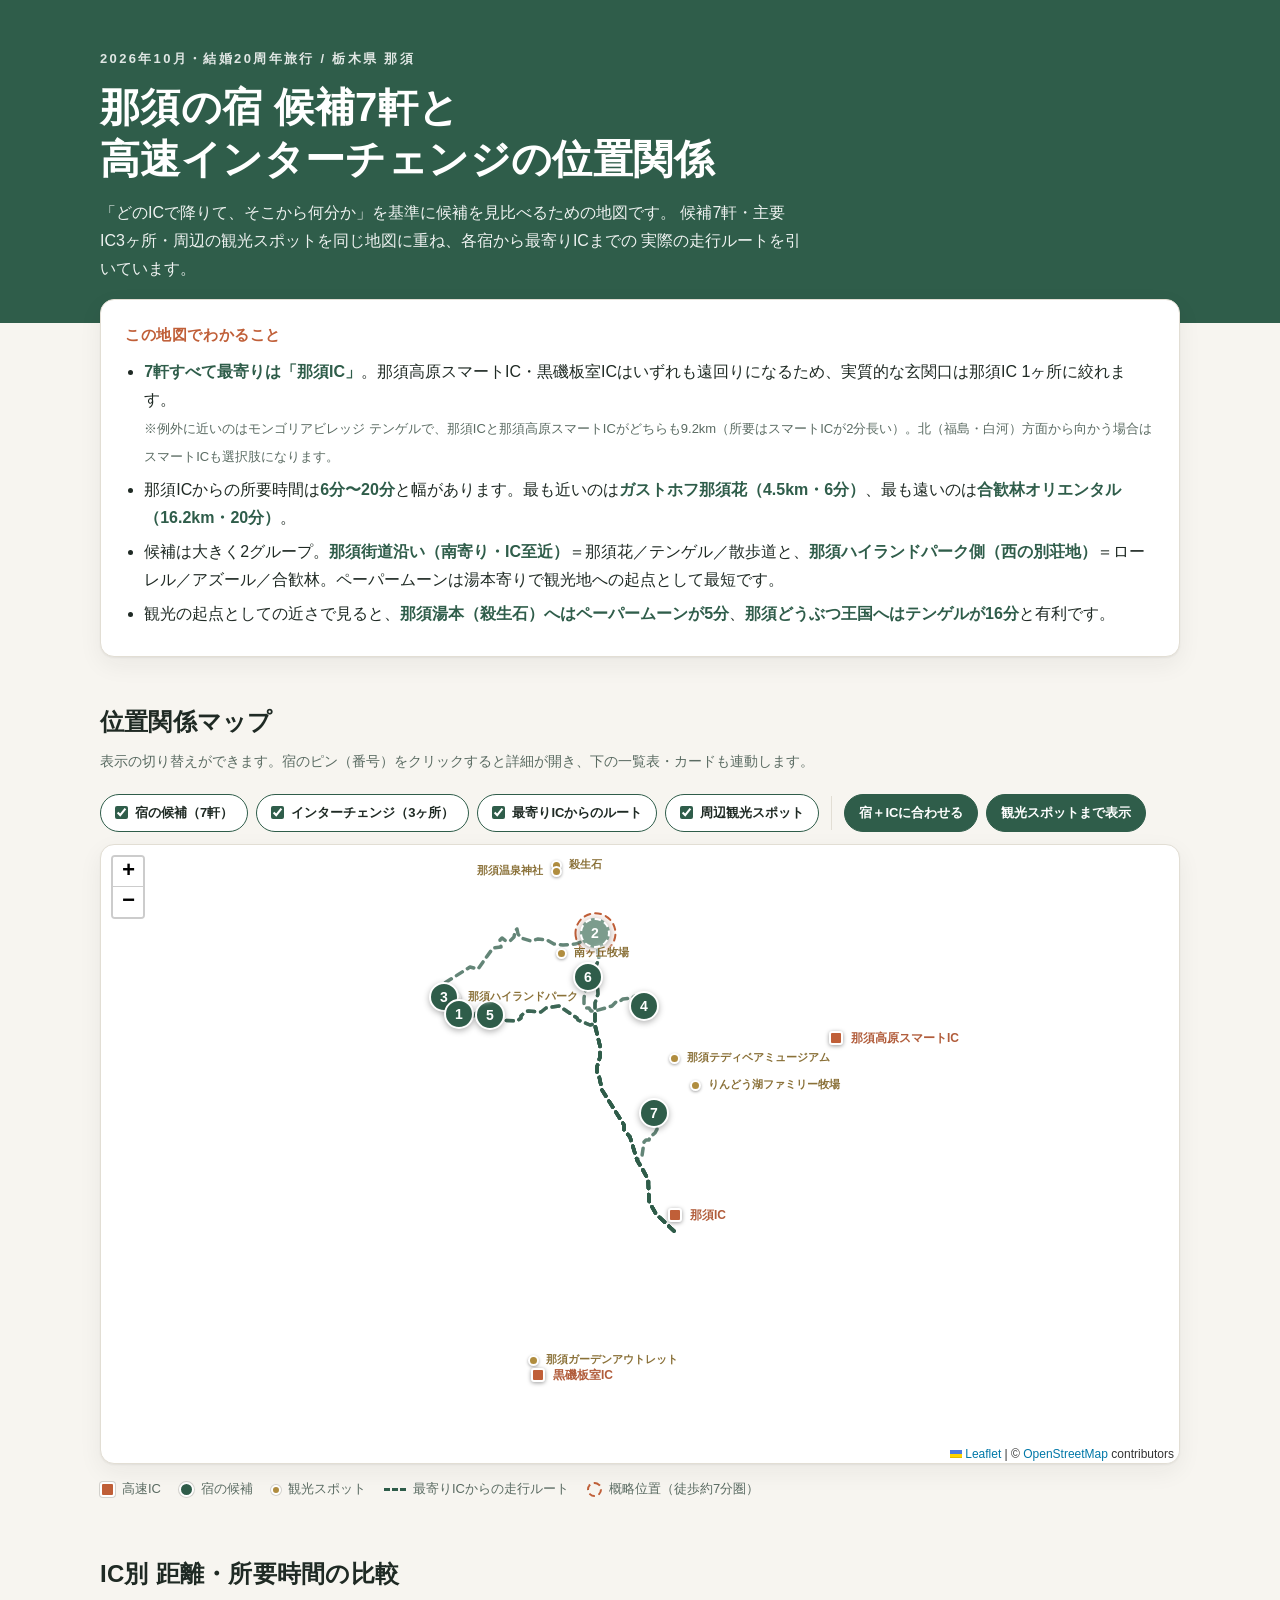
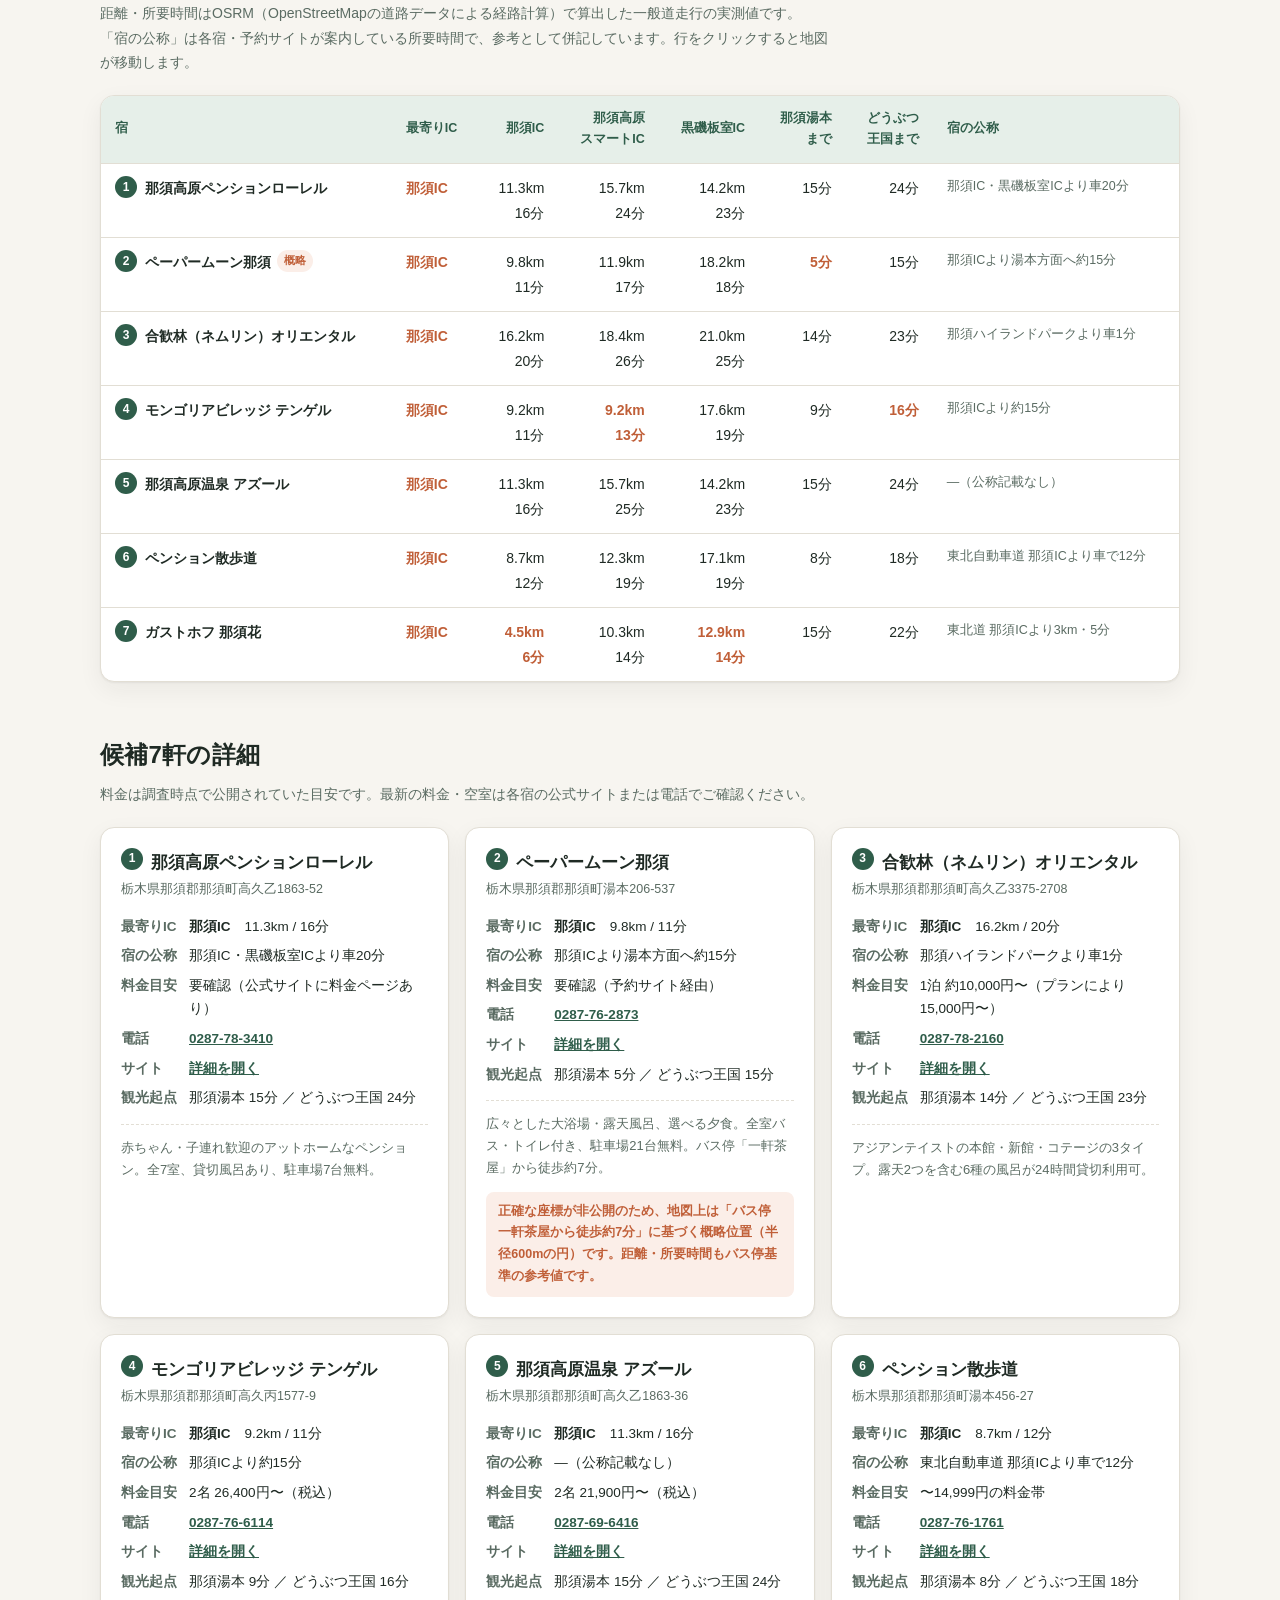
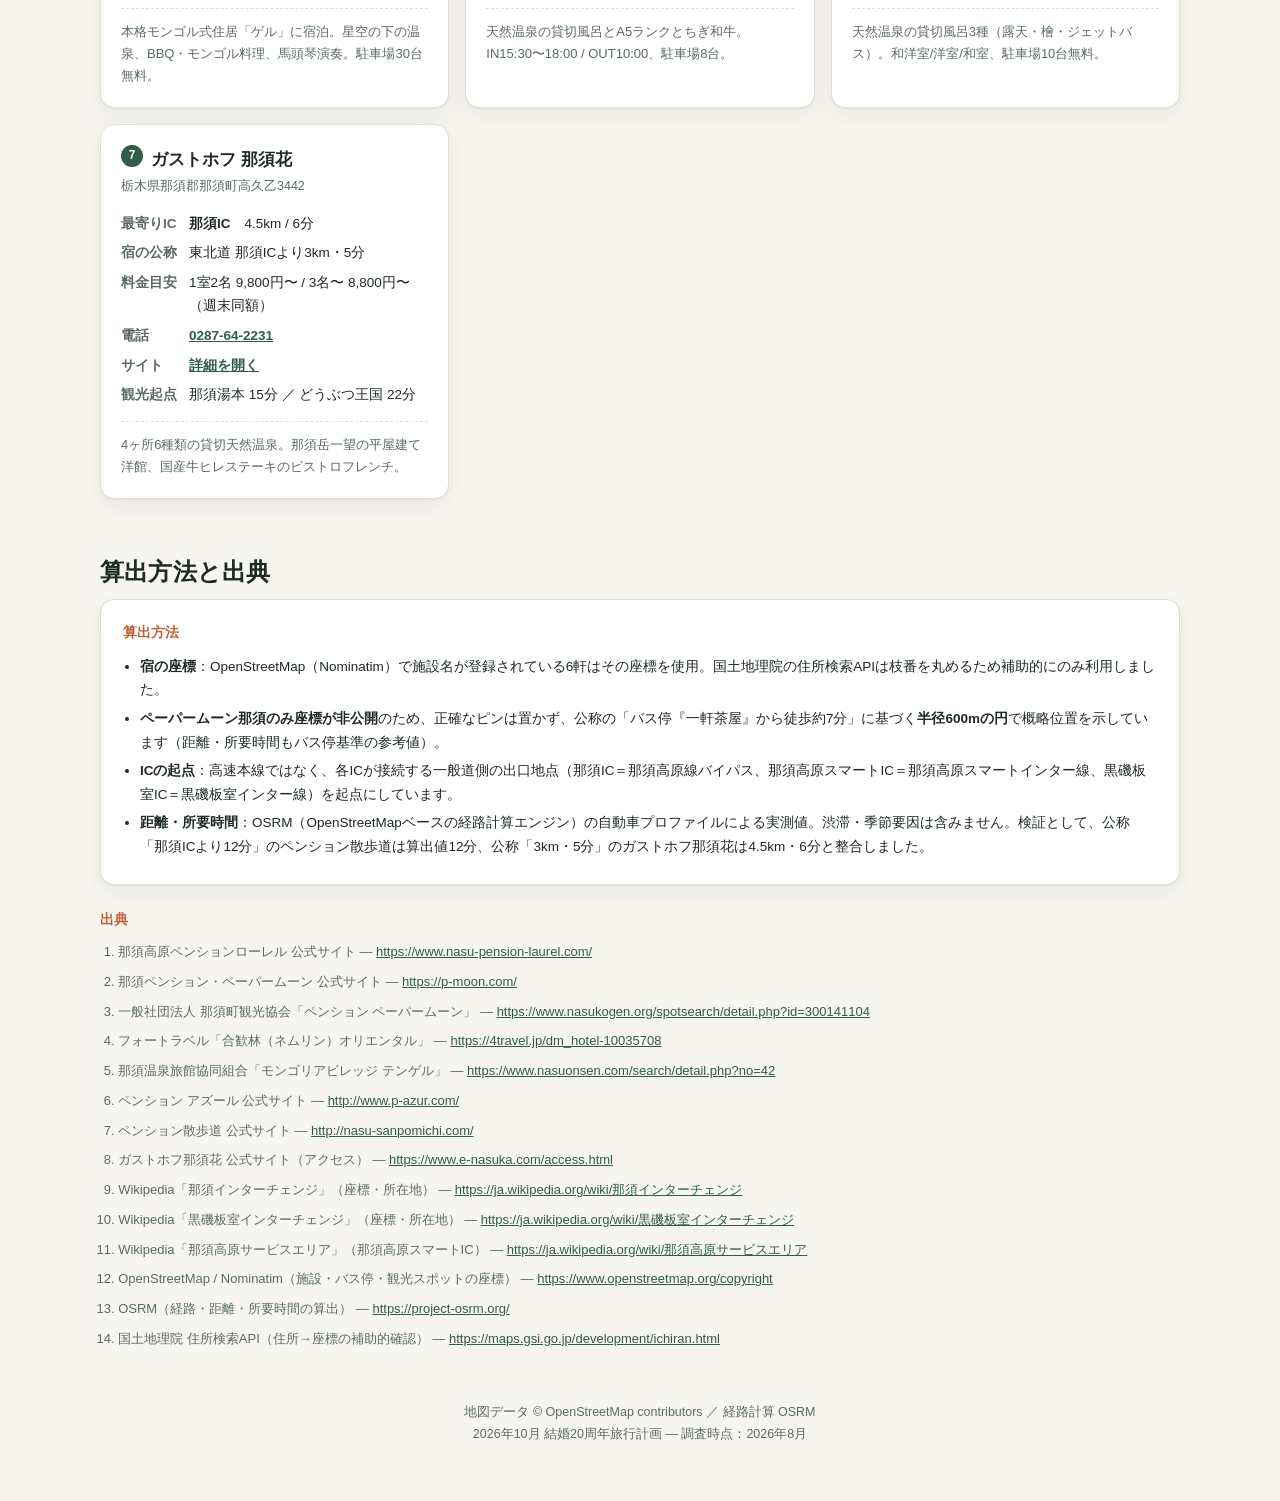
==== 2026年10月結婚20周年旅行計画/index.html @ 6121dc53 "那須の宿候補7軒とICの位置関係マップを追加 2026年10月の結婚20周年旅行に向けた宿選びのため、候補7軒が 「どの高速ICで降りて何分か」を地図と表で比較できるページを作成。  なぜこの構成にし" ====
<!DOCTYPE html>
<html lang="ja">
<head>
<meta charset="UTF-8">
<meta name="viewport" content="width=device-width, initial-scale=1">
<title>那須の宿 候補マップ｜2026年10月 結婚20周年旅行</title>
<meta name="description" content="2026年10月の結婚20周年旅行に向けた、栃木県那須のペンション候補7軒と最寄り高速インターチェンジの位置関係マップ。">
<link rel="stylesheet" href="vendor/leaflet/leaflet.css">
<style>
  :root{
    --bg:#f7f5f0; --panel:#ffffff; --ink:#1f2a24; --ink-soft:#5a6b62; --line:#e2ded4;
    --forest:#2f5d4a; --forest-soft:#e6efe9; --terra:#c05f38; --terra-soft:#fbeee8;
    --gold:#b08d3f; --shadow:0 1px 2px rgba(31,42,36,.06),0 8px 24px rgba(31,42,36,.06);
    --radius:14px;
  }
  @media (prefers-color-scheme: dark){
    :root{
      --bg:#14181a; --panel:#1c2225; --ink:#e8ece9; --ink-soft:#9fb0a8; --line:#2c3438;
      --forest:#7fbfa2; --forest-soft:#1f2f28; --terra:#e59470; --terra-soft:#32241e;
      --gold:#d0ab5e; --shadow:0 1px 2px rgba(0,0,0,.3),0 8px 24px rgba(0,0,0,.35);
    }
  }
  *{box-sizing:border-box}
  html{scroll-behavior:smooth}
  body{
    margin:0; background:var(--bg); color:var(--ink);
    font-family:-apple-system,BlinkMacSystemFont,"Hiragino Kaku Gothic ProN","Hiragino Sans","Noto Sans JP","Yu Gothic",sans-serif;
    line-height:1.75; -webkit-text-size-adjust:100%;
  }
  .wrap{max-width:1120px;margin:0 auto;padding:0 20px}

  /* ---------- header ---------- */
  header{background:var(--forest);color:#fff;padding:48px 0 40px}
  @media (prefers-color-scheme: dark){header{background:#1a2b23}}
  header .eyebrow{
    font-size:13px;letter-spacing:.18em;text-transform:none;opacity:.85;margin:0 0 10px;
    font-weight:600;
  }
  header h1{margin:0;font-size:clamp(26px,4.6vw,40px);line-height:1.3;font-weight:800;letter-spacing:.01em}
  header p.lead{margin:14px 0 0;max-width:44em;font-size:clamp(14px,1.7vw,16px);opacity:.92}

  /* ---------- summary ---------- */
  .summary{margin:-24px auto 0;position:relative;z-index:2}
  .summary-inner{
    background:var(--panel);border:1px solid var(--line);border-radius:var(--radius);
    box-shadow:var(--shadow);padding:22px 24px;
  }
  .summary h2{margin:0 0 10px;font-size:15px;color:var(--terra);letter-spacing:.04em}
  .summary ul{margin:0;padding-left:1.2em}
  .summary li{margin:6px 0}
  .summary strong{color:var(--forest);font-weight:700}

  /* ---------- sections ---------- */
  section{padding:44px 0 8px}
  h2.sec{font-size:clamp(19px,2.6vw,24px);margin:0 0 6px;letter-spacing:.01em}
  .sec-note{margin:0 0 20px;color:var(--ink-soft);font-size:14px;max-width:52em}

  /* ---------- map ---------- */
  #map{
    height:min(70vh,620px);border-radius:var(--radius);border:1px solid var(--line);
    box-shadow:var(--shadow);background:var(--panel);
  }
  .map-toolbar{display:flex;flex-wrap:wrap;gap:8px;margin:0 0 12px}
  .toggle{
    display:inline-flex;align-items:center;gap:7px;cursor:pointer;user-select:none;
    background:var(--panel);border:1px solid var(--line);border-radius:999px;
    padding:7px 14px;font-size:13px;font-weight:600;color:var(--ink-soft);
    transition:border-color .15s, color .15s;
  }
  .toggle:hover{border-color:var(--forest)}
  .toggle input{accent-color:var(--forest);margin:0}
  .toggle.on{color:var(--ink);border-color:var(--forest)}
  .tb-sep{width:1px;background:var(--line);margin:2px 4px}
  .btn{
    font:inherit;font-size:13px;font-weight:600;cursor:pointer;
    background:var(--forest);color:#fff;border:1px solid var(--forest);
    border-radius:999px;padding:7px 14px;transition:opacity .15s;
  }
  @media (prefers-color-scheme: dark){.btn{color:#12211b}}
  .btn:hover{opacity:.85}
  .legend{
    display:flex;flex-wrap:wrap;gap:18px;margin:14px 0 0;font-size:13px;color:var(--ink-soft);
  }
  .legend span{display:inline-flex;align-items:center;gap:7px}
  .swatch{width:15px;height:15px;border-radius:50%;display:inline-block;border:2px solid #fff;box-shadow:0 0 0 1px rgba(0,0,0,.15)}
  .swatch.ic{background:var(--terra);border-radius:3px}
  .swatch.stay{background:var(--forest)}
  .swatch.spot{background:var(--gold);width:10px;height:10px}
  .swatch.line{width:22px;height:0;border-radius:0;border:0;border-top:3px dashed var(--forest);box-shadow:none}
  .swatch.circle{background:transparent;border:2px dashed var(--terra);box-shadow:none}

  /* markers */
  .pin{
    display:flex;align-items:center;justify-content:center;font-weight:800;color:#fff;
    border-radius:50%;border:2.5px solid #fff;box-shadow:0 2px 6px rgba(0,0,0,.3);
    font-size:14px;background:var(--forest);
  }
  .pin.approx{background:#7c9c8d;border-style:dashed}
  .pin.active{outline:3px solid var(--gold);outline-offset:2px}
  .dot-ic{
    width:14px;height:14px;border-radius:3px;background:#c05f38;
    border:2.5px solid #fff;box-shadow:0 1px 4px rgba(0,0,0,.4);
  }
  .dot-spot{
    width:11px;height:11px;border-radius:50%;background:#b08d3f;
    border:2px solid #fff;box-shadow:0 1px 3px rgba(0,0,0,.35);
  }
  /* 地図上の常時ラベル（Leafletのツールチップ既定枠は使わず、文字だけを置く） */
  .leaflet-tooltip.tip-ic,.leaflet-tooltip.tip-spot{
    background:none;border:0;box-shadow:none;padding:0;white-space:nowrap;
    font-weight:800;text-shadow:0 0 3px #fff,0 0 3px #fff,0 0 4px #fff,0 0 6px #fff;
  }
  .leaflet-tooltip.tip-ic{color:#a94b26;font-size:12px}
  .leaflet-tooltip.tip-spot{color:#7d6122;font-size:11px;font-weight:700}
  .leaflet-tooltip.tip-ic:before,.leaflet-tooltip.tip-spot:before{display:none}
  .leaflet-popup-content{margin:12px 14px;font-size:13.5px;line-height:1.65}
  .leaflet-popup-content b{font-size:14.5px}
  .pop-meta{color:#5a6b62;font-size:12.5px}

  /* ---------- table ---------- */
  .table-scroll{overflow-x:auto;border:1px solid var(--line);border-radius:var(--radius);box-shadow:var(--shadow);background:var(--panel)}
  table{border-collapse:collapse;width:100%;min-width:760px;font-size:14px}
  thead th{
    background:var(--forest-soft);color:var(--forest);font-weight:700;font-size:12.5px;
    text-align:left;padding:12px 14px;white-space:nowrap;border-bottom:1px solid var(--line);
  }
  thead th.num{text-align:right}
  tbody td{padding:12px 14px;border-bottom:1px solid var(--line);vertical-align:top}
  tbody td.num{text-align:right;font-variant-numeric:tabular-nums;white-space:nowrap}
  tbody tr{cursor:pointer;transition:background .12s}
  tbody tr:hover{background:var(--forest-soft)}
  tbody tr.active{background:var(--forest-soft);box-shadow:inset 3px 0 0 var(--gold)}
  tbody tr:last-child td{border-bottom:0}
  .rank{
    display:inline-flex;width:22px;height:22px;border-radius:50%;background:var(--forest);color:#fff;
    align-items:center;justify-content:center;font-size:12px;font-weight:800;margin-right:8px;flex:none;
  }
  .name-cell{display:flex;align-items:flex-start;min-width:15em}
  .name-cell b{font-weight:700}
  .best{color:var(--terra);font-weight:700}
  .tag{
    display:inline-block;font-size:11px;font-weight:700;padding:1px 7px;border-radius:999px;
    background:var(--terra-soft);color:var(--terra);margin-left:6px;vertical-align:2px;
  }

  /* ---------- cards ---------- */
  .cards{display:grid;gap:16px;grid-template-columns:repeat(auto-fill,minmax(320px,1fr));margin-top:4px}
  .card{
    background:var(--panel);border:1px solid var(--line);border-radius:var(--radius);
    box-shadow:var(--shadow);padding:20px;scroll-margin-top:20px;
  }
  .card.active{border-color:var(--gold);box-shadow:0 0 0 2px var(--gold),var(--shadow)}
  .card h3{margin:0 0 2px;font-size:16.5px;display:flex;align-items:flex-start;gap:0}
  .card .addr{margin:0 0 14px;font-size:12.5px;color:var(--ink-soft)}
  .card dl{margin:0;display:grid;grid-template-columns:auto 1fr;gap:6px 12px;font-size:13.5px}
  .card dt{color:var(--ink-soft);font-weight:600;white-space:nowrap}
  .card dd{margin:0}
  .card .feat{margin:14px 0 0;font-size:13px;color:var(--ink-soft);line-height:1.7;border-top:1px dashed var(--line);padding-top:12px}
  .card a{color:var(--forest);font-weight:600}
  .warn{
    margin:12px 0 0;font-size:12.5px;background:var(--terra-soft);color:var(--terra);
    border-radius:8px;padding:9px 12px;font-weight:600;
  }

  /* ---------- sources ---------- */
  .sources{font-size:13px;color:var(--ink-soft)}
  .sources ol{padding-left:1.4em;margin:0}
  .sources li{margin:7px 0;word-break:break-word}
  .sources a{color:var(--forest)}
  .method{
    background:var(--panel);border:1px solid var(--line);border-radius:var(--radius);
    padding:20px 22px;box-shadow:var(--shadow);margin-bottom:22px;font-size:13.5px;
  }
  .method h3{margin:0 0 10px;font-size:14px;color:var(--terra)}
  .method ul{margin:0;padding-left:1.25em}
  .method li{margin:5px 0}
  footer{padding:36px 0 56px;color:var(--ink-soft);font-size:12.5px;text-align:center}
  a{color:var(--forest)}
</style>
</head>
<body>

<header>
  <div class="wrap">
    <p class="eyebrow">2026年10月・結婚20周年旅行 / 栃木県 那須</p>
    <h1>那須の宿 候補7軒と<br>高速インターチェンジの位置関係</h1>
    <p class="lead">
      「どのICで降りて、そこから何分か」を基準に候補を見比べるための地図です。
      候補7軒・主要IC3ヶ所・周辺の観光スポットを同じ地図に重ね、各宿から最寄りICまでの
      実際の走行ルートを引いています。
    </p>
  </div>
</header>

<div class="wrap summary">
  <div class="summary-inner">
    <h2>この地図でわかること</h2>
    <ul>
      <li><strong>7軒すべて最寄りは「那須IC」</strong>。那須高原スマートIC・黒磯板室ICはいずれも遠回りになるため、実質的な玄関口は那須IC 1ヶ所に絞れます。<br>
        <span style="font-size:13px;color:var(--ink-soft)">※例外に近いのはモンゴリアビレッジ テンゲルで、那須ICと那須高原スマートICがどちらも9.2km（所要はスマートICが2分長い）。北（福島・白河）方面から向かう場合はスマートICも選択肢になります。</span></li>
      <li>那須ICからの所要時間は<strong>6分〜20分</strong>と幅があります。最も近いのは<strong>ガストホフ那須花（4.5km・6分）</strong>、最も遠いのは<strong>合歓林オリエンタル（16.2km・20分）</strong>。</li>
      <li>候補は大きく2グループ。<strong>那須街道沿い（南寄り・IC至近）</strong>＝那須花／テンゲル／散歩道と、<strong>那須ハイランドパーク側（西の別荘地）</strong>＝ローレル／アズール／合歓林。ペーパームーンは湯本寄りで観光地への起点として最短です。</li>
      <li>観光の起点としての近さで見ると、<strong>那須湯本（殺生石）へはペーパームーンが5分</strong>、<strong>那須どうぶつ王国へはテンゲルが16分</strong>と有利です。</li>
    </ul>
  </div>
</div>

<section id="map-section">
  <div class="wrap">
    <h2 class="sec">位置関係マップ</h2>
    <p class="sec-note">
      表示の切り替えができます。宿のピン（番号）をクリックすると詳細が開き、下の一覧表・カードも連動します。
    </p>
    <div class="map-toolbar">
      <label class="toggle on"><input type="checkbox" id="t-stays" checked>宿の候補（7軒）</label>
      <label class="toggle on"><input type="checkbox" id="t-ics" checked>インターチェンジ（3ヶ所）</label>
      <label class="toggle on"><input type="checkbox" id="t-routes" checked>最寄りICからのルート</label>
      <label class="toggle on"><input type="checkbox" id="t-spots" checked>周辺観光スポット</label>
      <span class="tb-sep"></span>
      <button type="button" class="btn" id="fit-core">宿＋ICに合わせる</button>
      <button type="button" class="btn" id="fit-all">観光スポットまで表示</button>
    </div>
    <div id="map"></div>
    <div class="legend">
      <span><i class="swatch ic"></i>高速IC</span>
      <span><i class="swatch stay"></i>宿の候補</span>
      <span><i class="swatch spot"></i>観光スポット</span>
      <span><i class="swatch line"></i>最寄りICからの走行ルート</span>
      <span><i class="swatch circle"></i>概略位置（徒歩約7分圏）</span>
    </div>
  </div>
</section>

<section id="table-section">
  <div class="wrap">
    <h2 class="sec">IC別 距離・所要時間の比較</h2>
    <p class="sec-note">
      距離・所要時間はOSRM（OpenStreetMapの道路データによる経路計算）で算出した一般道走行の実測値です。
      「宿の公称」は各宿・予約サイトが案内している所要時間で、参考として併記しています。行をクリックすると地図が移動します。
    </p>
    <div class="table-scroll">
      <table>
        <thead>
          <tr>
            <th>宿</th>
            <th>最寄りIC</th>
            <th class="num">那須IC</th>
            <th class="num">那須高原<br>スマートIC</th>
            <th class="num">黒磯板室IC</th>
            <th class="num">那須湯本<br>まで</th>
            <th class="num">どうぶつ<br>王国まで</th>
            <th>宿の公称</th>
          </tr>
        </thead>
        <tbody id="tbody"></tbody>
      </table>
    </div>
  </div>
</section>

<section id="cards-section">
  <div class="wrap">
    <h2 class="sec">候補7軒の詳細</h2>
    <p class="sec-note">料金は調査時点で公開されていた目安です。最新の料金・空室は各宿の公式サイトまたは電話でご確認ください。</p>
    <div class="cards" id="cards"></div>
  </div>
</section>

<section id="sources-section">
  <div class="wrap">
    <h2 class="sec">算出方法と出典</h2>
    <div class="method">
      <h3>算出方法</h3>
      <ul>
        <li><b>宿の座標</b>：OpenStreetMap（Nominatim）で施設名が登録されている6軒はその座標を使用。国土地理院の住所検索APIは枝番を丸めるため補助的にのみ利用しました。</li>
        <li><b>ペーパームーン那須のみ座標が非公開</b>のため、正確なピンは置かず、公称の「バス停『一軒茶屋』から徒歩約7分」に基づく<b>半径600mの円</b>で概略位置を示しています（距離・所要時間もバス停基準の参考値）。</li>
        <li><b>ICの起点</b>：高速本線ではなく、各ICが接続する一般道側の出口地点（那須IC＝那須高原線バイパス、那須高原スマートIC＝那須高原スマートインター線、黒磯板室IC＝黒磯板室インター線）を起点にしています。</li>
        <li><b>距離・所要時間</b>：OSRM（OpenStreetMapベースの経路計算エンジン）の自動車プロファイルによる実測値。渋滞・季節要因は含みません。検証として、公称「那須ICより12分」のペンション散歩道は算出値12分、公称「3km・5分」のガストホフ那須花は4.5km・6分と整合しました。</li>
      </ul>
    </div>
    <div class="sources">
      <h3 style="font-size:14px;color:var(--terra);margin:0 0 10px">出典</h3>
      <ol>
        <li>那須高原ペンションローレル 公式サイト — <a href="https://www.nasu-pension-laurel.com/" target="_blank" rel="noopener">https://www.nasu-pension-laurel.com/</a></li>
        <li>那須ペンション・ペーパームーン 公式サイト — <a href="https://p-moon.com/" target="_blank" rel="noopener">https://p-moon.com/</a></li>
        <li>一般社団法人 那須町観光協会「ペンション ペーパームーン」 — <a href="https://www.nasukogen.org/spotsearch/detail.php?id=300141104" target="_blank" rel="noopener">https://www.nasukogen.org/spotsearch/detail.php?id=300141104</a></li>
        <li>フォートラベル「合歓林（ネムリン）オリエンタル」 — <a href="https://4travel.jp/dm_hotel-10035708" target="_blank" rel="noopener">https://4travel.jp/dm_hotel-10035708</a></li>
        <li>那須温泉旅館協同組合「モンゴリアビレッジ テンゲル」 — <a href="https://www.nasuonsen.com/search/detail.php?no=42" target="_blank" rel="noopener">https://www.nasuonsen.com/search/detail.php?no=42</a></li>
        <li>ペンション アズール 公式サイト — <a href="http://www.p-azur.com/" target="_blank" rel="noopener">http://www.p-azur.com/</a></li>
        <li>ペンション散歩道 公式サイト — <a href="http://nasu-sanpomichi.com/" target="_blank" rel="noopener">http://nasu-sanpomichi.com/</a></li>
        <li>ガストホフ那須花 公式サイト（アクセス） — <a href="https://www.e-nasuka.com/access.html" target="_blank" rel="noopener">https://www.e-nasuka.com/access.html</a></li>
        <li>Wikipedia「那須インターチェンジ」（座標・所在地） — <a href="https://ja.wikipedia.org/wiki/那須インターチェンジ" target="_blank" rel="noopener">https://ja.wikipedia.org/wiki/那須インターチェンジ</a></li>
        <li>Wikipedia「黒磯板室インターチェンジ」（座標・所在地） — <a href="https://ja.wikipedia.org/wiki/黒磯板室インターチェンジ" target="_blank" rel="noopener">https://ja.wikipedia.org/wiki/黒磯板室インターチェンジ</a></li>
        <li>Wikipedia「那須高原サービスエリア」（那須高原スマートIC） — <a href="https://ja.wikipedia.org/wiki/那須高原サービスエリア" target="_blank" rel="noopener">https://ja.wikipedia.org/wiki/那須高原サービスエリア</a></li>
        <li>OpenStreetMap / Nominatim（施設・バス停・観光スポットの座標） — <a href="https://www.openstreetmap.org/copyright" target="_blank" rel="noopener">https://www.openstreetmap.org/copyright</a></li>
        <li>OSRM（経路・距離・所要時間の算出） — <a href="https://project-osrm.org/" target="_blank" rel="noopener">https://project-osrm.org/</a></li>
        <li>国土地理院 住所検索API（住所→座標の補助的確認） — <a href="https://maps.gsi.go.jp/development/ichiran.html" target="_blank" rel="noopener">https://maps.gsi.go.jp/development/ichiran.html</a></li>
      </ol>
    </div>
  </div>
</section>

<footer>
  <div class="wrap">
    地図データ © OpenStreetMap contributors ／ 経路計算 OSRM<br>
    2026年10月 結婚20周年旅行計画 — 調査時点：2026年8月
  </div>
</footer>

<script src="vendor/leaflet/leaflet.js"></script>
<script src="data/candidates.js"></script>
<script>
(function(){
  const D = window.CANDIDATES;
  if(!D){ document.getElementById('map').innerHTML =
    '<p style="padding:24px">データ（data/candidates.js）を読み込めませんでした。</p>'; return; }

  const fmt = r => r.km.toFixed(1) + 'km / ' + r.min + '分';
  const ICNAMES = D.ics.map(i => i.name);
  const ANCHOR_YUMOTO = D.anchors[0], ANCHOR_KINGDOM = D.anchors[1];
  const stayMarkers = {};
  let map = null, layStays = null;

  /* ================= table ================= */
  const tbody = document.getElementById('tbody');
  // 各列の最短値を強調するため最小値を求める
  const mins = {};
  ICNAMES.forEach(ic => mins[ic] = Math.min.apply(null, D.stays.map(s => s.ic[ic].km)));
  const minYumoto = Math.min.apply(null, D.stays.map(s => s.spots[ANCHOR_YUMOTO].km));
  const minKingdom = Math.min.apply(null, D.stays.map(s => s.spots[ANCHOR_KINGDOM].km));

  D.stays.forEach(s => {
    const tr = document.createElement('tr');
    tr.dataset.no = s.no;
    const cells = [];
    cells.push('<td><div class="name-cell"><span class="rank">'+s.no+'</span><b>'+s.name+'</b>'+
               (s.precision==='approx'?'<span class="tag">概略</span>':'')+'</div></td>');
    cells.push('<td><b style="color:var(--terra)">'+s.nearestIc+'</b></td>');
    ICNAMES.forEach(ic => {
      const r = s.ic[ic];
      const best = Math.abs(r.km - mins[ic]) < 0.05;
      cells.push('<td class="num'+(best?' best':'')+'">'+r.km.toFixed(1)+'km<br>'+r.min+'分</td>');
    });
    const y = s.spots[ANCHOR_YUMOTO], k = s.spots[ANCHOR_KINGDOM];
    cells.push('<td class="num'+(Math.abs(y.km-minYumoto)<0.05?' best':'')+'">'+y.min+'分</td>');
    cells.push('<td class="num'+(Math.abs(k.km-minKingdom)<0.05?' best':'')+'">'+k.min+'分</td>');
    cells.push('<td style="font-size:12.5px;color:var(--ink-soft)">'+s.claim+'</td>');
    tr.innerHTML = cells.join('');
    tr.addEventListener('click', () => setActive(s.no, true));
    tbody.appendChild(tr);
  });

  /* ================= cards ================= */
  const cards = document.getElementById('cards');
  D.stays.forEach(s => {
    const el = document.createElement('article');
    el.className = 'card';
    el.id = 'stay-' + s.no;
    el.dataset.no = s.no;
    el.innerHTML =
      '<h3><span class="rank">'+s.no+'</span><span>'+s.name+'</span></h3>'+
      '<p class="addr">'+s.addr+'</p>'+
      '<dl>'+
        '<dt>最寄りIC</dt><dd><b>'+s.nearestIc+'</b>　'+fmt(s.ic[s.nearestIc])+'</dd>'+
        '<dt>宿の公称</dt><dd>'+s.claim+'</dd>'+
        '<dt>料金目安</dt><dd>'+s.price+'</dd>'+
        '<dt>電話</dt><dd><a href="tel:'+s.tel.replace(/-/g,'')+'">'+s.tel+'</a></dd>'+
        '<dt>サイト</dt><dd><a href="'+s.site+'" target="_blank" rel="noopener">詳細を開く</a></dd>'+
        '<dt>観光起点</dt><dd>那須湯本 '+s.spots[ANCHOR_YUMOTO].min+'分 ／ どうぶつ王国 '+s.spots[ANCHOR_KINGDOM].min+'分</dd>'+
      '</dl>'+
      '<p class="feat">'+s.feature+'</p>'+
      (s.precision==='approx'
        ? '<p class="warn">正確な座標が非公開のため、地図上は「バス停 一軒茶屋から徒歩約7分」に基づく概略位置（半径600mの円）です。距離・所要時間もバス停基準の参考値です。</p>'
        : '');
    el.addEventListener('click', () => setActive(s.no, false));
    cards.appendChild(el);
  });

  /* ================= linking ================= */
  function setActive(no, scrollToCard){
    document.querySelectorAll('#tbody tr').forEach(tr =>
      tr.classList.toggle('active', tr.dataset.no === String(no)));
    document.querySelectorAll('.card').forEach(c =>
      c.classList.toggle('active', c.dataset.no === String(no)));
    document.querySelectorAll('.pin').forEach(p => p.classList.remove('active'));
    const m = stayMarkers[no];
    if (map && m){
      if (layStays && !map.hasLayer(layStays)) { document.getElementById('t-stays').click(); }
      map.setView(m.getLatLng(), Math.max(map.getZoom(), 13), {animate:true});
      m.openPopup();
      const icon = m.getElement() && m.getElement().querySelector('.pin');
      if (icon) icon.classList.add('active');
    }
    if (scrollToCard){
      const card = document.getElementById('stay-'+no);
      if (card) card.scrollIntoView({behavior:'smooth', block:'center'});
    }
  }

  /* ================= map ================= */
  // 地図の描画に失敗しても比較表とカードは残るよう、ここから下だけを保護する
  if (typeof L === 'undefined'){
    document.getElementById('map').innerHTML =
      '<p style="padding:24px;color:var(--ink-soft)">地図ライブラリ（vendor/leaflet/leaflet.js）を読み込めませんでした。'+
      '下の比較表と詳細カードはそのままご覧いただけます。</p>';
    return;
  }
  map = L.map('map', {scrollWheelZoom:false}).setView([37.055, 140.010], 12);
  L.tileLayer('https://{s}.tile.openstreetmap.org/{z}/{x}/{y}.png', {
    maxZoom:18, attribution:'&copy; <a href="https://www.openstreetmap.org/copyright">OpenStreetMap</a> contributors'
  }).addTo(map);

  layStays = L.layerGroup().addTo(map);
  const layIcs = L.layerGroup().addTo(map);
  const layRoutes = L.layerGroup().addTo(map);
  const laySpots = L.layerGroup().addTo(map);

  // ICマーカー（点は正確な位置に置き、名称は右側のラベルで表示）
  D.ics.forEach(ic => {
    L.marker([ic.lat, ic.lng], {
      icon: L.divIcon({className:'', html:'<div class="dot-ic"></div>', iconSize:[14,14], iconAnchor:[7,7]}),
      zIndexOffset: 500
    }).addTo(layIcs)
      .bindPopup('<b>'+ic.name+'</b><br><span class="pop-meta">'+ic.road+'</span><br>'+ic.note)
      .bindTooltip(ic.name, {permanent:true, direction:'right', offset:[9,0], className:'tip-ic'});
  });

  // 観光スポット（至近のスポットはラベルが重なるので左右に振り分ける）
  const placed = [];
  D.spots.forEach(sp => {
    const clash = placed.some(o => map.distance([o.lat,o.lng],[sp.lat,sp.lng]) < 700);
    const left = clash;
    L.marker([sp.lat, sp.lng], {
      icon: L.divIcon({className:'', html:'<div class="dot-spot"></div>', iconSize:[11,11], iconAnchor:[5,5]})
    }).addTo(laySpots).bindPopup('<b>'+sp.name+'</b><br><span class="pop-meta">'+sp.cat+'</span>')
      .bindTooltip(sp.name, {permanent:true, direction:left?'left':'right',
                             offset:[left?-7:7,0], className:'tip-spot'});
    placed.push(sp);
  });

  // ピンが重なる宿（至近距離）を左右にずらすためのオフセットを算出
  const nudge = {};
  const groups = [];
  D.stays.forEach(s => {
    const g = groups.find(g => g.some(o =>
      map.distance([o.lat,o.lng],[s.lat,s.lng]) < 250));
    g ? g.push(s) : groups.push([s]);
  });
  groups.forEach(g => g.forEach((s,i) => {
    nudge[s.no] = g.length > 1 ? Math.round((i - (g.length-1)/2) * 34) : 0;
    if (g.length > 1) s.nudged = g.filter(o => o !== s).map(o => o.no+'. '+o.name);
  }));

  // 宿マーカー＋ルート
  D.stays.forEach(s => {
    const approx = s.precision === 'approx';
    const dx = nudge[s.no] || 0;
    const m = L.marker([s.lat, s.lng], {
      icon: L.divIcon({className:'',
        html:'<div class="pin'+(approx?' approx':'')+'" style="width:30px;height:30px">'+s.no+'</div>',
        iconSize:[30,30], iconAnchor:[15 - dx, 15]}),
      zIndexOffset: 800
    }).addTo(layStays);
    m.bindPopup(
      '<b>'+s.no+'. '+s.name+'</b>'+(approx?' <span class="tag">概略位置</span>':'')+
      '<br><span class="pop-meta">'+s.addr+'</span>'+
      '<hr style="border:0;border-top:1px solid #e2ded4;margin:8px 0">'+
      '最寄り：<b>'+s.nearestIc+'</b> '+fmt(s.ic[s.nearestIc])+'<br>'+
      '<span class="pop-meta">那須湯本まで '+fmt(s.spots[ANCHOR_YUMOTO])+
      '／どうぶつ王国まで '+fmt(s.spots[ANCHOR_KINGDOM])+'</span>'+
      (s.nudged ? '<br><span class="pop-meta">※ '+s.nudged.join('・')+
                  ' と至近のため、ピンを左右に少しずらして表示しています。</span>' : '')+
      (s.site?'<br><a href="'+s.site+'" target="_blank" rel="noopener">公式・詳細を見る</a>':'')
    );
    m.on('click', () => setActive(s.no, false));
    stayMarkers[s.no] = m;

    if (approx) {
      L.circle([s.lat, s.lng], {radius:600, color:'#c05f38', weight:2, dashArray:'6 5',
        fillColor:'#c05f38', fillOpacity:.07}).addTo(layStays)
        .bindPopup('<b>ペーパームーン那須の概略位置</b><br><span class="pop-meta">正確な座標が非公開のため、公称「バス停『一軒茶屋』から徒歩約7分」に基づく半径600mの円で表示しています。</span>');
    }

    L.polyline(s.route, {color:'#2f5d4a', weight:3.5, opacity:.75, dashArray:'7 6'})
      .addTo(layRoutes)
      .bindPopup('<b>'+s.nearestIc+' → '+s.name+'</b><br>'+fmt(s.ic[s.nearestIc]));
  });

  // 既定は「宿＋IC」に合わせる（この関係を読むのが主目的）。観光スポットまで含む全体表示は切替ボタンで。
  const boundsCore = L.latLngBounds(
    D.stays.map(s=>[s.lat,s.lng]).concat(D.ics.map(i=>[i.lat,i.lng]))).pad(0.12);
  const boundsAll = L.latLngBounds(
    D.stays.map(s=>[s.lat,s.lng])
      .concat(D.ics.map(i=>[i.lat,i.lng]))
      .concat(D.spots.map(p=>[p.lat,p.lng]))).pad(0.06);
  map.fitBounds(boundsCore);
  document.getElementById('fit-core').addEventListener('click', () => map.fitBounds(boundsCore));
  document.getElementById('fit-all').addEventListener('click', () => map.fitBounds(boundsAll));

  /* ================= toggles ================= */
  const pairs = [['t-stays',layStays],['t-ics',layIcs],['t-routes',layRoutes],['t-spots',laySpots]];
  pairs.forEach(([id, layer]) => {
    const el = document.getElementById(id);
    el.addEventListener('change', () => {
      el.checked ? map.addLayer(layer) : map.removeLayer(layer);
      el.closest('.toggle').classList.toggle('on', el.checked);
    });
  });

})();
</script>
</body>
</html>
---- 2026年10月結婚20周年旅行計画/vendor/leaflet/leaflet.css ----
/* required styles */

.leaflet-pane,
.leaflet-tile,
.leaflet-marker-icon,
.leaflet-marker-shadow,
.leaflet-tile-container,
.leaflet-pane > svg,
.leaflet-pane > canvas,
.leaflet-zoom-box,
.leaflet-image-layer,
.leaflet-layer {
	position: absolute;
	left: 0;
	top: 0;
	}
.leaflet-container {
	overflow: hidden;
	}
.leaflet-tile,
.leaflet-marker-icon,
.leaflet-marker-shadow {
	-webkit-user-select: none;
	   -moz-user-select: none;
	        user-select: none;
	  -webkit-user-drag: none;
	}
/* Prevents IE11 from highlighting tiles in blue */
.leaflet-tile::selection {
	background: transparent;
}
/* Safari renders non-retina tile on retina better with this, but Chrome is worse */
.leaflet-safari .leaflet-tile {
	image-rendering: -webkit-optimize-contrast;
	}
/* hack that prevents hw layers "stretching" when loading new tiles */
.leaflet-safari .leaflet-tile-container {
	width: 1600px;
	height: 1600px;
	-webkit-transform-origin: 0 0;
	}
.leaflet-marker-icon,
.leaflet-marker-shadow {
	display: block;
	}
/* .leaflet-container svg: reset svg max-width decleration shipped in Joomla! (joomla.org) 3.x */
/* .leaflet-container img: map is broken in FF if you have max-width: 100% on tiles */
.leaflet-container .leaflet-overlay-pane svg {
	max-width: none !important;
	max-height: none !important;
	}
.leaflet-container .leaflet-marker-pane img,
.leaflet-container .leaflet-shadow-pane img,
.leaflet-container .leaflet-tile-pane img,
.leaflet-container img.leaflet-image-layer,
.leaflet-container .leaflet-tile {
	max-width: none !important;
	max-height: none !important;
	width: auto;
	padding: 0;
	}

.leaflet-container img.leaflet-tile {
	/* See: https://bugs.chromium.org/p/chromium/issues/detail?id=600120 */
	mix-blend-mode: plus-lighter;
}

.leaflet-container.leaflet-touch-zoom {
	-ms-touch-action: pan-x pan-y;
	touch-action: pan-x pan-y;
	}
.leaflet-container.leaflet-touch-drag {
	-ms-touch-action: pinch-zoom;
	/* Fallback for FF which doesn't support pinch-zoom */
	touch-action: none;
	touch-action: pinch-zoom;
}
.leaflet-container.leaflet-touch-drag.leaflet-touch-zoom {
	-ms-touch-action: none;
	touch-action: none;
}
.leaflet-container {
	-webkit-tap-highlight-color: transparent;
}
.leaflet-container a {
	-webkit-tap-highlight-color: rgba(51, 181, 229, 0.4);
}
.leaflet-tile {
	filter: inherit;
	visibility: hidden;
	}
.leaflet-tile-loaded {
	visibility: inherit;
	}
.leaflet-zoom-box {
	width: 0;
	height: 0;
	-moz-box-sizing: border-box;
	     box-sizing: border-box;
	z-index: 800;
	}
/* workaround for https://bugzilla.mozilla.org/show_bug.cgi?id=888319 */
.leaflet-overlay-pane svg {
	-moz-user-select: none;
	}

.leaflet-pane         { z-index: 400; }

.leaflet-tile-pane    { z-index: 200; }
.leaflet-overlay-pane { z-index: 400; }
.leaflet-shadow-pane  { z-index: 500; }
.leaflet-marker-pane  { z-index: 600; }
.leaflet-tooltip-pane   { z-index: 650; }
.leaflet-popup-pane   { z-index: 700; }

.leaflet-map-pane canvas { z-index: 100; }
.leaflet-map-pane svg    { z-index: 200; }

.leaflet-vml-shape {
	width: 1px;
	height: 1px;
	}
.lvml {
	behavior: url(#default#VML);
	display: inline-block;
	position: absolute;
	}


/* control positioning */

.leaflet-control {
	position: relative;
	z-index: 800;
	pointer-events: visiblePainted; /* IE 9-10 doesn't have auto */
	pointer-events: auto;
	}
.leaflet-top,
.leaflet-bottom {
	position: absolute;
	z-index: 1000;
	pointer-events: none;
	}
.leaflet-top {
	top: 0;
	}
.leaflet-right {
	right: 0;
	}
.leaflet-bottom {
	bottom: 0;
	}
.leaflet-left {
	left: 0;
	}
.leaflet-control {
	float: left;
	clear: both;
	}
.leaflet-right .leaflet-control {
	float: right;
	}
.leaflet-top .leaflet-control {
	margin-top: 10px;
	}
.leaflet-bottom .leaflet-control {
	margin-bottom: 10px;
	}
.leaflet-left .leaflet-control {
	margin-left: 10px;
	}
.leaflet-right .leaflet-control {
	margin-right: 10px;
	}


/* zoom and fade animations */

.leaflet-fade-anim .leaflet-popup {
	opacity: 0;
	-webkit-transition: opacity 0.2s linear;
	   -moz-transition: opacity 0.2s linear;
	        transition: opacity 0.2s linear;
	}
.leaflet-fade-anim .leaflet-map-pane .leaflet-popup {
	opacity: 1;
	}
.leaflet-zoom-animated {
	-webkit-transform-origin: 0 0;
	    -ms-transform-origin: 0 0;
	        transform-origin: 0 0;
	}
svg.leaflet-zoom-animated {
	will-change: transform;
}

.leaflet-zoom-anim .leaflet-zoom-animated {
	-webkit-transition: -webkit-transform 0.25s cubic-bezier(0,0,0.25,1);
	   -moz-transition:    -moz-transform 0.25s cubic-bezier(0,0,0.25,1);
	        transition:         transform 0.25s cubic-bezier(0,0,0.25,1);
	}
.leaflet-zoom-anim .leaflet-tile,
.leaflet-pan-anim .leaflet-tile {
	-webkit-transition: none;
	   -moz-transition: none;
	        transition: none;
	}

.leaflet-zoom-anim .leaflet-zoom-hide {
	visibility: hidden;
	}


/* cursors */

.leaflet-interactive {
	cursor: pointer;
	}
.leaflet-grab {
	cursor: -webkit-grab;
	cursor:    -moz-grab;
	cursor:         grab;
	}
.leaflet-crosshair,
.leaflet-crosshair .leaflet-interactive {
	cursor: crosshair;
	}
.leaflet-popup-pane,
.leaflet-control {
	cursor: auto;
	}
.leaflet-dragging .leaflet-grab,
.leaflet-dragging .leaflet-grab .leaflet-interactive,
.leaflet-dragging .leaflet-marker-draggable {
	cursor: move;
	cursor: -webkit-grabbing;
	cursor:    -moz-grabbing;
	cursor:         grabbing;
	}

/* marker & overlays interactivity */
.leaflet-marker-icon,
.leaflet-marker-shadow,
.leaflet-image-layer,
.leaflet-pane > svg path,
.leaflet-tile-container {
	pointer-events: none;
	}

.leaflet-marker-icon.leaflet-interactive,
.leaflet-image-layer.leaflet-interactive,
.leaflet-pane > svg path.leaflet-interactive,
svg.leaflet-image-layer.leaflet-interactive path {
	pointer-events: visiblePainted; /* IE 9-10 doesn't have auto */
	pointer-events: auto;
	}

/* visual tweaks */

.leaflet-container {
	background: #ddd;
	outline-offset: 1px;
	}
.leaflet-container a {
	color: #0078A8;
	}
.leaflet-zoom-box {
	border: 2px dotted #38f;
	background: rgba(255,255,255,0.5);
	}


/* general typography */
.leaflet-container {
	font-family: "Helvetica Neue", Arial, Helvetica, sans-serif;
	font-size: 12px;
	font-size: 0.75rem;
	line-height: 1.5;
	}


/* general toolbar styles */

.leaflet-bar {
	box-shadow: 0 1px 5px rgba(0,0,0,0.65);
	border-radius: 4px;
	}
.leaflet-bar a {
	background-color: #fff;
	border-bottom: 1px solid #ccc;
	width: 26px;
	height: 26px;
	line-height: 26px;
	display: block;
	text-align: center;
	text-decoration: none;
	color: black;
	}
.leaflet-bar a,
.leaflet-control-layers-toggle {
	background-position: 50% 50%;
	background-repeat: no-repeat;
	display: block;
	}
.leaflet-bar a:hover,
.leaflet-bar a:focus {
	background-color: #f4f4f4;
	}
.leaflet-bar a:first-child {
	border-top-left-radius: 4px;
	border-top-right-radius: 4px;
	}
.leaflet-bar a:last-child {
	border-bottom-left-radius: 4px;
	border-bottom-right-radius: 4px;
	border-bottom: none;
	}
.leaflet-bar a.leaflet-disabled {
	cursor: default;
	background-color: #f4f4f4;
	color: #bbb;
	}

.leaflet-touch .leaflet-bar a {
	width: 30px;
	height: 30px;
	line-height: 30px;
	}
.leaflet-touch .leaflet-bar a:first-child {
	border-top-left-radius: 2px;
	border-top-right-radius: 2px;
	}
.leaflet-touch .leaflet-bar a:last-child {
	border-bottom-left-radius: 2px;
	border-bottom-right-radius: 2px;
	}

/* zoom control */

.leaflet-control-zoom-in,
.leaflet-control-zoom-out {
	font: bold 18px 'Lucida Console', Monaco, monospace;
	text-indent: 1px;
	}

.leaflet-touch .leaflet-control-zoom-in, .leaflet-touch .leaflet-control-zoom-out  {
	font-size: 22px;
	}


/* layers control */

.leaflet-control-layers {
	box-shadow: 0 1px 5px rgba(0,0,0,0.4);
	background: #fff;
	border-radius: 5px;
	}
.leaflet-control-layers-toggle {
	background-image: url(images/layers.png);
	width: 36px;
	height: 36px;
	}
.leaflet-retina .leaflet-control-layers-toggle {
	background-image: url(images/layers-2x.png);
	background-size: 26px 26px;
	}
.leaflet-touch .leaflet-control-layers-toggle {
	width: 44px;
	height: 44px;
	}
.leaflet-control-layers .leaflet-control-layers-list,
.leaflet-control-layers-expanded .leaflet-control-layers-toggle {
	display: none;
	}
.leaflet-control-layers-expanded .leaflet-control-layers-list {
	display: block;
	position: relative;
	}
.leaflet-control-layers-expanded {
	padding: 6px 10px 6px 6px;
	color: #333;
	background: #fff;
	}
.leaflet-control-layers-scrollbar {
	overflow-y: scroll;
	overflow-x: hidden;
	padding-right: 5px;
	}
.leaflet-control-layers-selector {
	margin-top: 2px;
	position: relative;
	top: 1px;
	}
.leaflet-control-layers label {
	display: block;
	font-size: 13px;
	font-size: 1.08333em;
	}
.leaflet-control-layers-separator {
	height: 0;
	border-top: 1px solid #ddd;
	margin: 5px -10px 5px -6px;
	}

/* Default icon URLs */
.leaflet-default-icon-path { /* used only in path-guessing heuristic, see L.Icon.Default */
	background-image: url(images/marker-icon.png);
	}


/* attribution and scale controls */

.leaflet-container .leaflet-control-attribution {
	background: #fff;
	background: rgba(255, 255, 255, 0.8);
	margin: 0;
	}
.leaflet-control-attribution,
.leaflet-control-scale-line {
	padding: 0 5px;
	color: #333;
	line-height: 1.4;
	}
.leaflet-control-attribution a {
	text-decoration: none;
	}
.leaflet-control-attribution a:hover,
.leaflet-control-attribution a:focus {
	text-decoration: underline;
	}
.leaflet-attribution-flag {
	display: inline !important;
	vertical-align: baseline !important;
	width: 1em;
	height: 0.6669em;
	}
.leaflet-left .leaflet-control-scale {
	margin-left: 5px;
	}
.leaflet-bottom .leaflet-control-scale {
	margin-bottom: 5px;
	}
.leaflet-control-scale-line {
	border: 2px solid #777;
	border-top: none;
	line-height: 1.1;
	padding: 2px 5px 1px;
	white-space: nowrap;
	-moz-box-sizing: border-box;
	     box-sizing: border-box;
	background: rgba(255, 255, 255, 0.8);
	text-shadow: 1px 1px #fff;
	}
.leaflet-control-scale-line:not(:first-child) {
	border-top: 2px solid #777;
	border-bottom: none;
	margin-top: -2px;
	}
.leaflet-control-scale-line:not(:first-child):not(:last-child) {
	border-bottom: 2px solid #777;
	}

.leaflet-touch .leaflet-control-attribution,
.leaflet-touch .leaflet-control-layers,
.leaflet-touch .leaflet-bar {
	box-shadow: none;
	}
.leaflet-touch .leaflet-control-layers,
.leaflet-touch .leaflet-bar {
	border: 2px solid rgba(0,0,0,0.2);
	background-clip: padding-box;
	}


/* popup */

.leaflet-popup {
	position: absolute;
	text-align: center;
	margin-bottom: 20px;
	}
.leaflet-popup-content-wrapper {
	padding: 1px;
	text-align: left;
	border-radius: 12px;
	}
.leaflet-popup-content {
	margin: 13px 24px 13px 20px;
	line-height: 1.3;
	font-size: 13px;
	font-size: 1.08333em;
	min-height: 1px;
	}
.leaflet-popup-content p {
	margin: 17px 0;
	margin: 1.3em 0;
	}
.leaflet-popup-tip-container {
	width: 40px;
	height: 20px;
	position: absolute;
	left: 50%;
	margin-top: -1px;
	margin-left: -20px;
	overflow: hidden;
	pointer-events: none;
	}
.leaflet-popup-tip {
	width: 17px;
	height: 17px;
	padding: 1px;

	margin: -10px auto 0;
	pointer-events: auto;

	-webkit-transform: rotate(45deg);
	   -moz-transform: rotate(45deg);
	    -ms-transform: rotate(45deg);
	        transform: rotate(45deg);
	}
.leaflet-popup-content-wrapper,
.leaflet-popup-tip {
	background: white;
	color: #333;
	box-shadow: 0 3px 14px rgba(0,0,0,0.4);
	}
.leaflet-container a.leaflet-popup-close-button {
	position: absolute;
	top: 0;
	right: 0;
	border: none;
	text-align: center;
	width: 24px;
	height: 24px;
	font: 16px/24px Tahoma, Verdana, sans-serif;
	color: #757575;
	text-decoration: none;
	background: transparent;
	}
.leaflet-container a.leaflet-popup-close-button:hover,
.leaflet-container a.leaflet-popup-close-button:focus {
	color: #585858;
	}
.leaflet-popup-scrolled {
	overflow: auto;
	}

.leaflet-oldie .leaflet-popup-content-wrapper {
	-ms-zoom: 1;
	}
.leaflet-oldie .leaflet-popup-tip {
	width: 24px;
	margin: 0 auto;

	-ms-filter: "progid:DXImageTransform.Microsoft.Matrix(M11=0.70710678, M12=0.70710678, M21=-0.70710678, M22=0.70710678)";
	filter: progid:DXImageTransform.Microsoft.Matrix(M11=0.70710678, M12=0.70710678, M21=-0.70710678, M22=0.70710678);
	}

.leaflet-oldie .leaflet-control-zoom,
.leaflet-oldie .leaflet-control-layers,
.leaflet-oldie .leaflet-popup-content-wrapper,
.leaflet-oldie .leaflet-popup-tip {
	border: 1px solid #999;
	}


/* div icon */

.leaflet-div-icon {
	background: #fff;
	border: 1px solid #666;
	}


/* Tooltip */
/* Base styles for the element that has a tooltip */
.leaflet-tooltip {
	position: absolute;
	padding: 6px;
	background-color: #fff;
	border: 1px solid #fff;
	border-radius: 3px;
	color: #222;
	white-space: nowrap;
	-webkit-user-select: none;
	-moz-user-select: none;
	-ms-user-select: none;
	user-select: none;
	pointer-events: none;
	box-shadow: 0 1px 3px rgba(0,0,0,0.4);
	}
.leaflet-tooltip.leaflet-interactive {
	cursor: pointer;
	pointer-events: auto;
	}
.leaflet-tooltip-top:before,
.leaflet-tooltip-bottom:before,
.leaflet-tooltip-left:before,
.leaflet-tooltip-right:before {
	position: absolute;
	pointer-events: none;
	border: 6px solid transparent;
	background: transparent;
	content: "";
	}

/* Directions */

.leaflet-tooltip-bottom {
	margin-top: 6px;
}
.leaflet-tooltip-top {
	margin-top: -6px;
}
.leaflet-tooltip-bottom:before,
.leaflet-tooltip-top:before {
	left: 50%;
	margin-left: -6px;
	}
.leaflet-tooltip-top:before {
	bottom: 0;
	margin-bottom: -12px;
	border-top-color: #fff;
	}
.leaflet-tooltip-bottom:before {
	top: 0;
	margin-top: -12px;
	margin-left: -6px;
	border-bottom-color: #fff;
	}
.leaflet-tooltip-left {
	margin-left: -6px;
}
.leaflet-tooltip-right {
	margin-left: 6px;
}
.leaflet-tooltip-left:before,
.leaflet-tooltip-right:before {
	top: 50%;
	margin-top: -6px;
	}
.leaflet-tooltip-left:before {
	right: 0;
	margin-right: -12px;
	border-left-color: #fff;
	}
.leaflet-tooltip-right:before {
	left: 0;
	margin-left: -12px;
	border-right-color: #fff;
	}

/* Printing */

@media print {
	/* Prevent printers from removing background-images of controls. */
	.leaflet-control {
		-webkit-print-color-adjust: exact;
		print-color-adjust: exact;
		}
	}
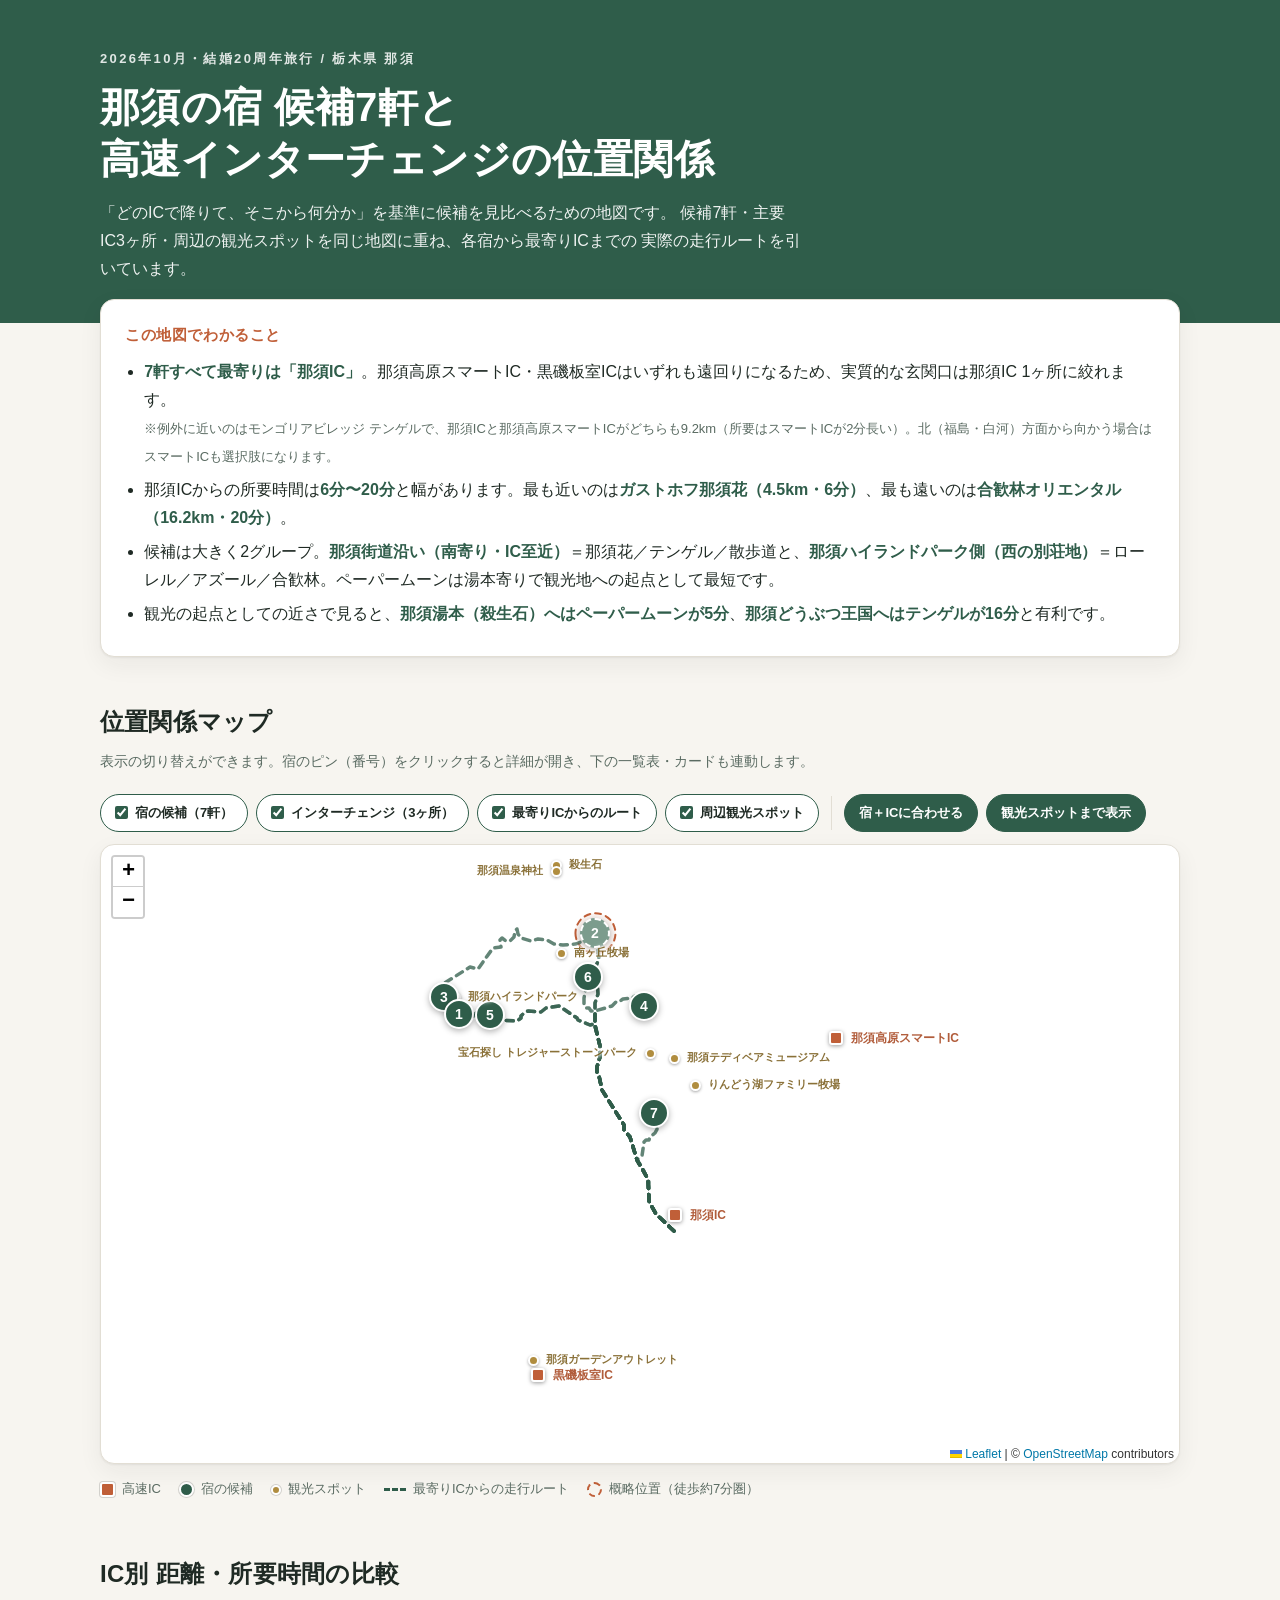
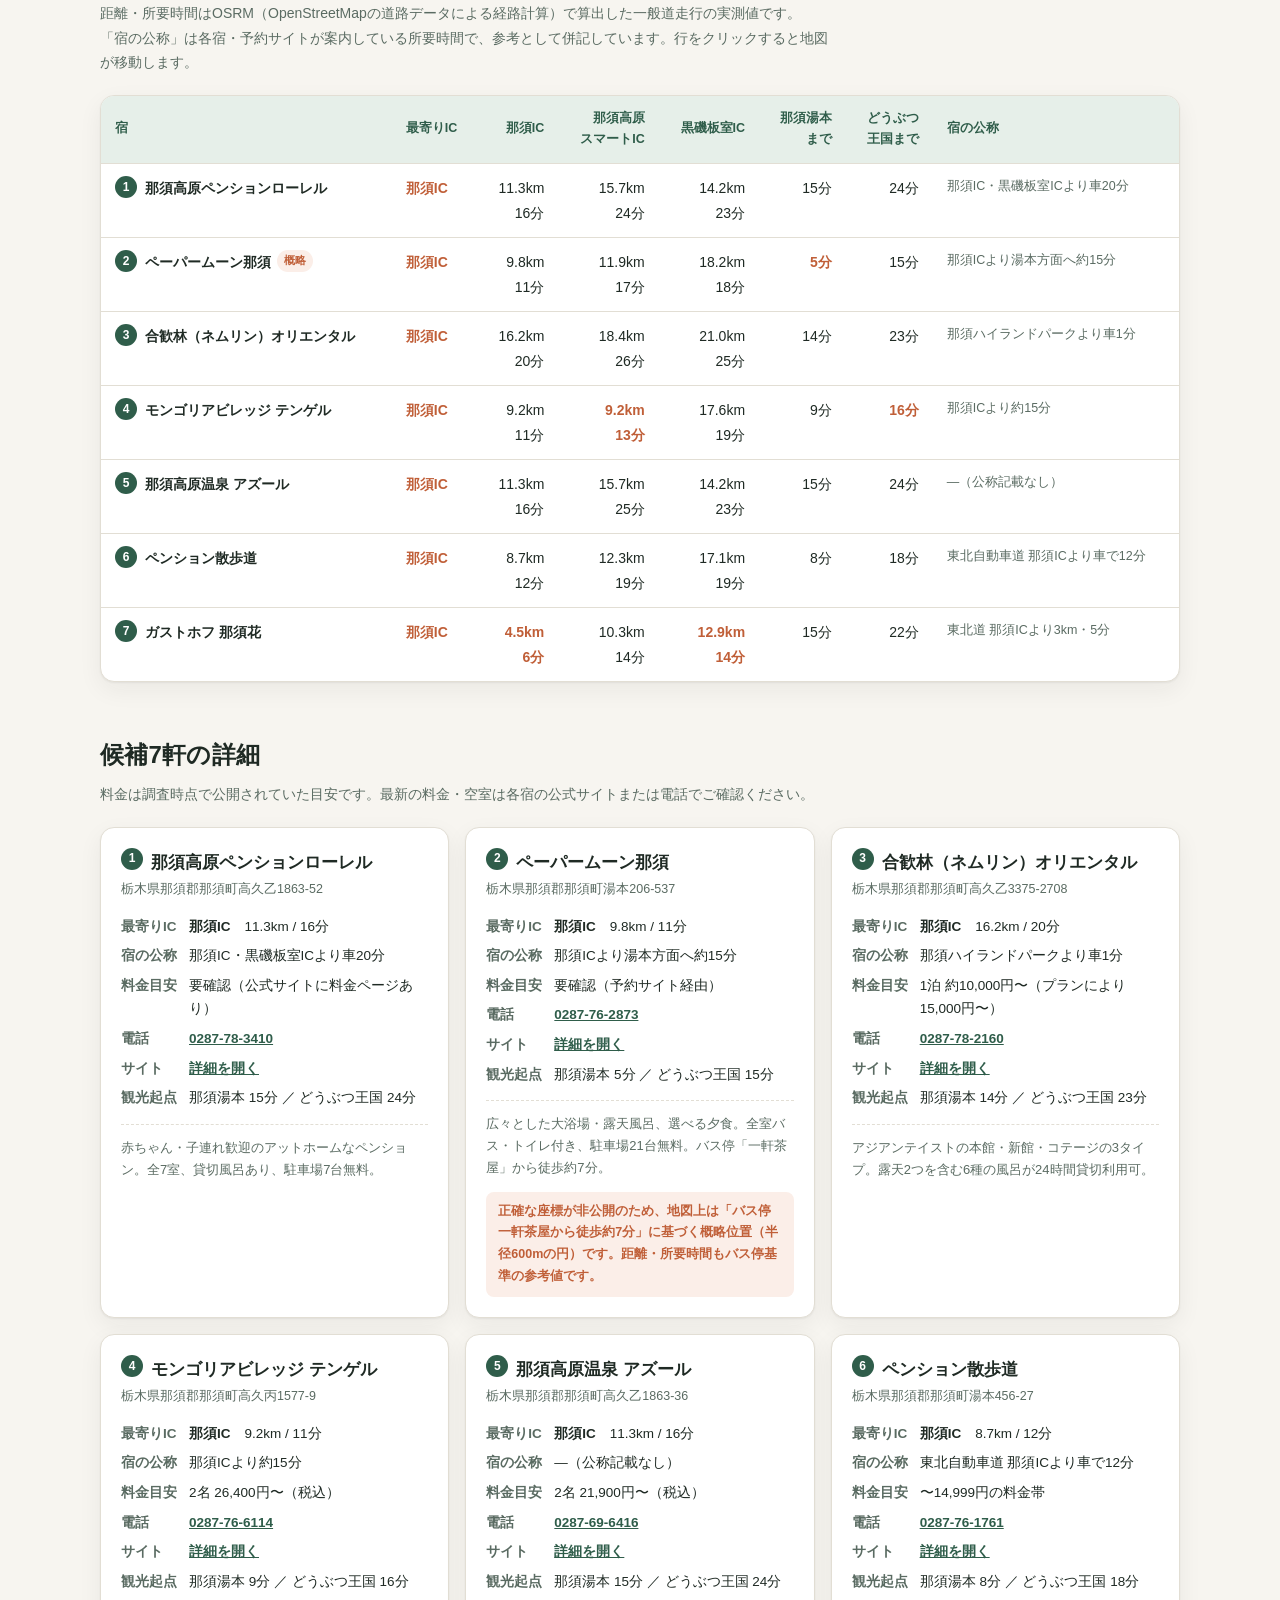
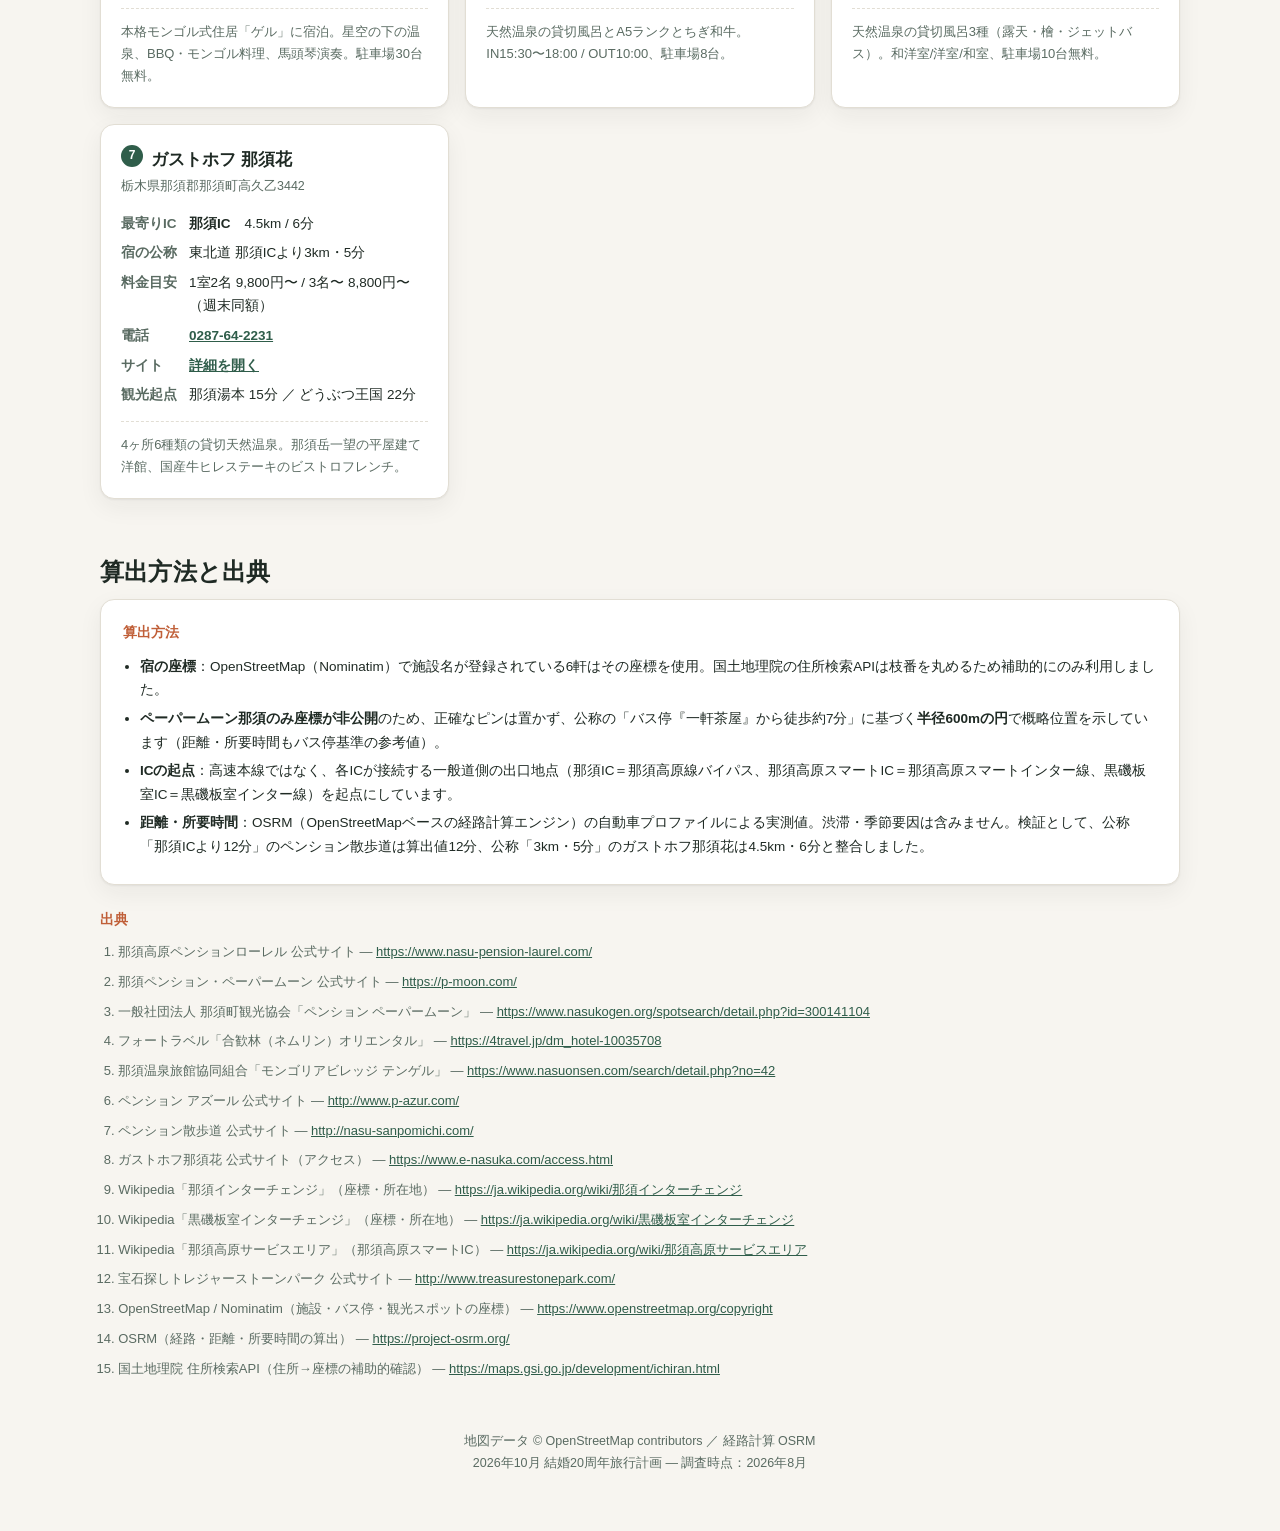
==== commit 50129ced: "観光スポットに宝石探しトレジャーストーンパークを追加 那須町高久丙123（県道68号沿い）。OSMの施設座標と国土地理院の 住所検索が約120m差で一致し、那須ICからの算出値7.1kmも公称 「那須" ====
--- a/2026年10月結婚20周年旅行計画/index.html
+++ b/2026年10月結婚20周年旅行計画/index.html
@@ -292,6 +292,7 @@
         <li>Wikipedia「那須インターチェンジ」（座標・所在地） — <a href="https://ja.wikipedia.org/wiki/那須インターチェンジ" target="_blank" rel="noopener">https://ja.wikipedia.org/wiki/那須インターチェンジ</a></li>
         <li>Wikipedia「黒磯板室インターチェンジ」（座標・所在地） — <a href="https://ja.wikipedia.org/wiki/黒磯板室インターチェンジ" target="_blank" rel="noopener">https://ja.wikipedia.org/wiki/黒磯板室インターチェンジ</a></li>
         <li>Wikipedia「那須高原サービスエリア」（那須高原スマートIC） — <a href="https://ja.wikipedia.org/wiki/那須高原サービスエリア" target="_blank" rel="noopener">https://ja.wikipedia.org/wiki/那須高原サービスエリア</a></li>
+        <li>宝石探しトレジャーストーンパーク 公式サイト — <a href="http://www.treasurestonepark.com/" target="_blank" rel="noopener">http://www.treasurestonepark.com/</a></li>
         <li>OpenStreetMap / Nominatim（施設・バス停・観光スポットの座標） — <a href="https://www.openstreetmap.org/copyright" target="_blank" rel="noopener">https://www.openstreetmap.org/copyright</a></li>
         <li>OSRM（経路・距離・所要時間の算出） — <a href="https://project-osrm.org/" target="_blank" rel="noopener">https://project-osrm.org/</a></li>
         <li>国土地理院 住所検索API（住所→座標の補助的確認） — <a href="https://maps.gsi.go.jp/development/ichiran.html" target="_blank" rel="noopener">https://maps.gsi.go.jp/development/ichiran.html</a></li>
@@ -425,17 +426,14 @@
       .bindTooltip(ic.name, {permanent:true, direction:'right', offset:[9,0], className:'tip-ic'});
   });
 
-  // 観光スポット（至近のスポットはラベルが重なるので左右に振り分ける）
-  const placed = [];
+  // 観光スポット（ラベルの左右はデータの labelDir で指定。至近のスポット同士が重ならないようにするため）
   D.spots.forEach(sp => {
-    const clash = placed.some(o => map.distance([o.lat,o.lng],[sp.lat,sp.lng]) < 700);
-    const left = clash;
+    const left = sp.labelDir === 'left';
     L.marker([sp.lat, sp.lng], {
       icon: L.divIcon({className:'', html:'<div class="dot-spot"></div>', iconSize:[11,11], iconAnchor:[5,5]})
     }).addTo(laySpots).bindPopup('<b>'+sp.name+'</b><br><span class="pop-meta">'+sp.cat+'</span>')
       .bindTooltip(sp.name, {permanent:true, direction:left?'left':'right',
                              offset:[left?-7:7,0], className:'tip-spot'});
-    placed.push(sp);
   });
 
   // ピンが重なる宿（至近距離）を左右にずらすためのオフセットを算出
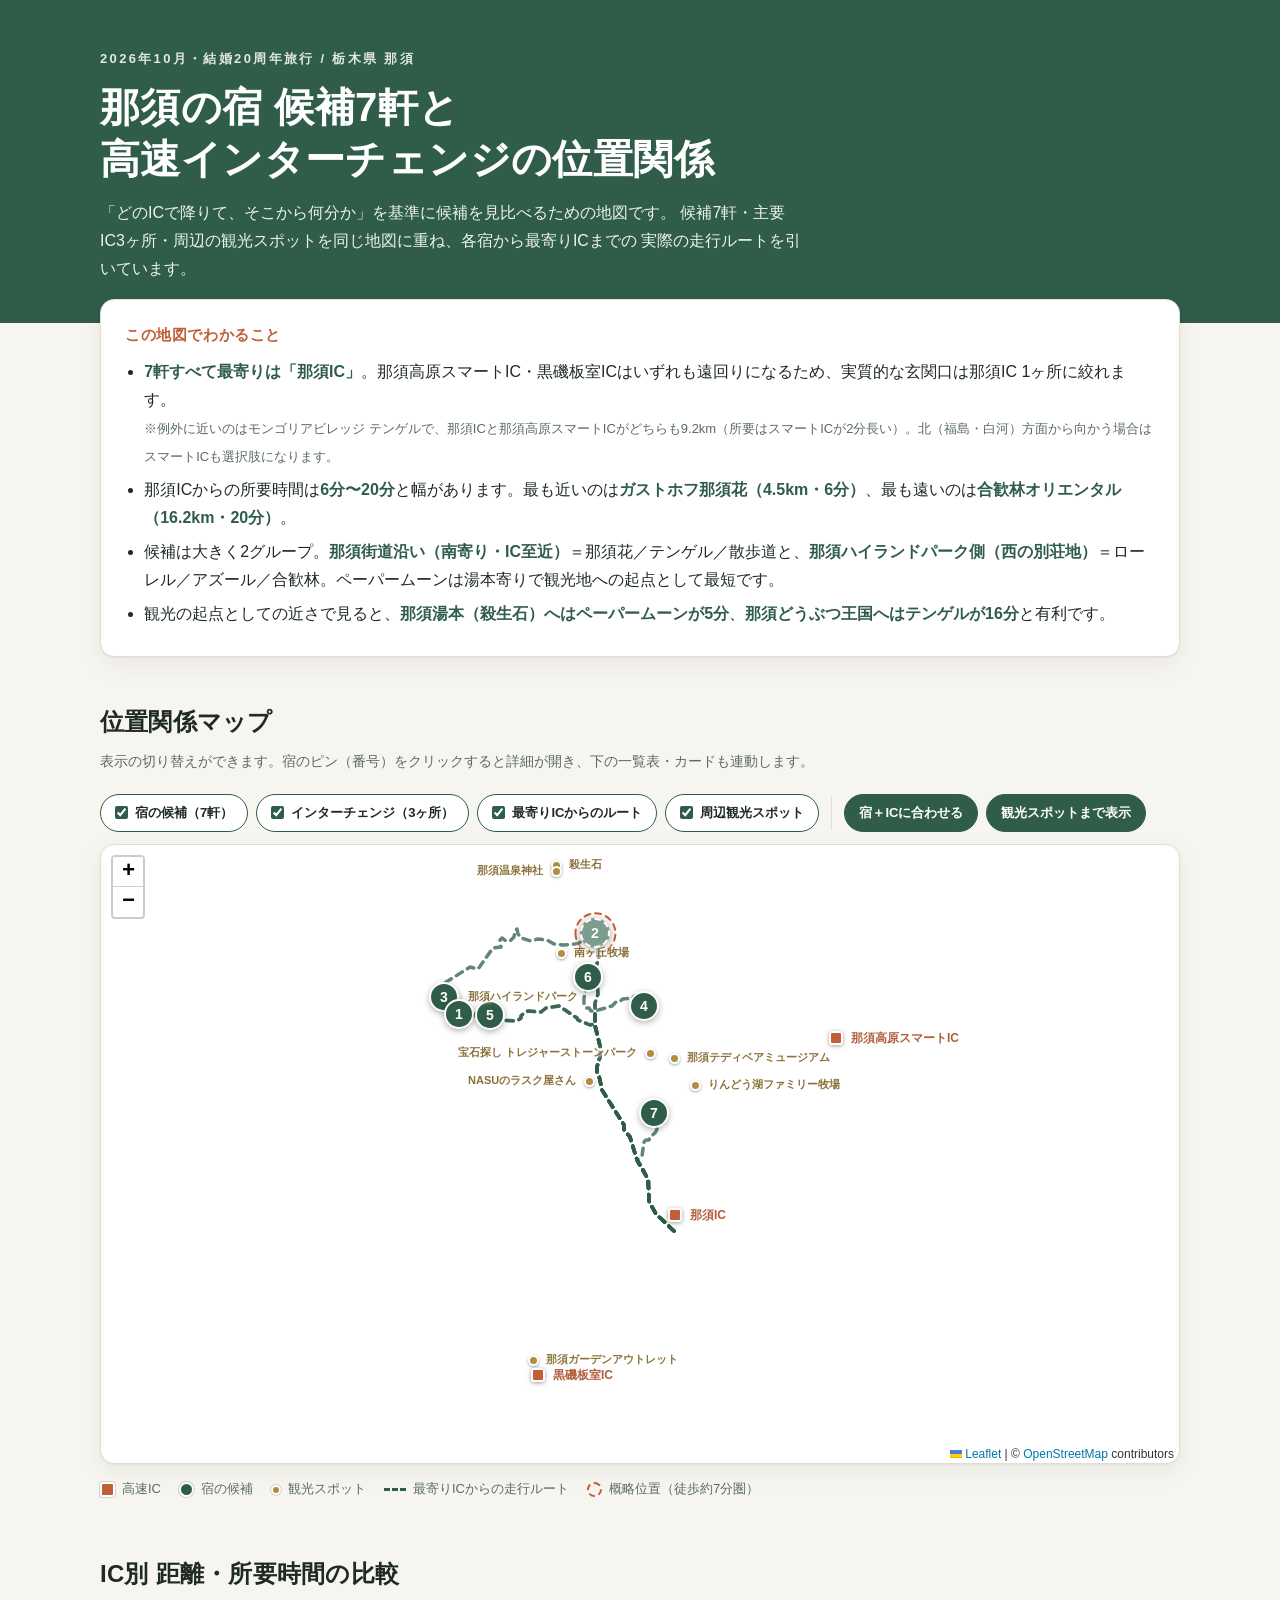
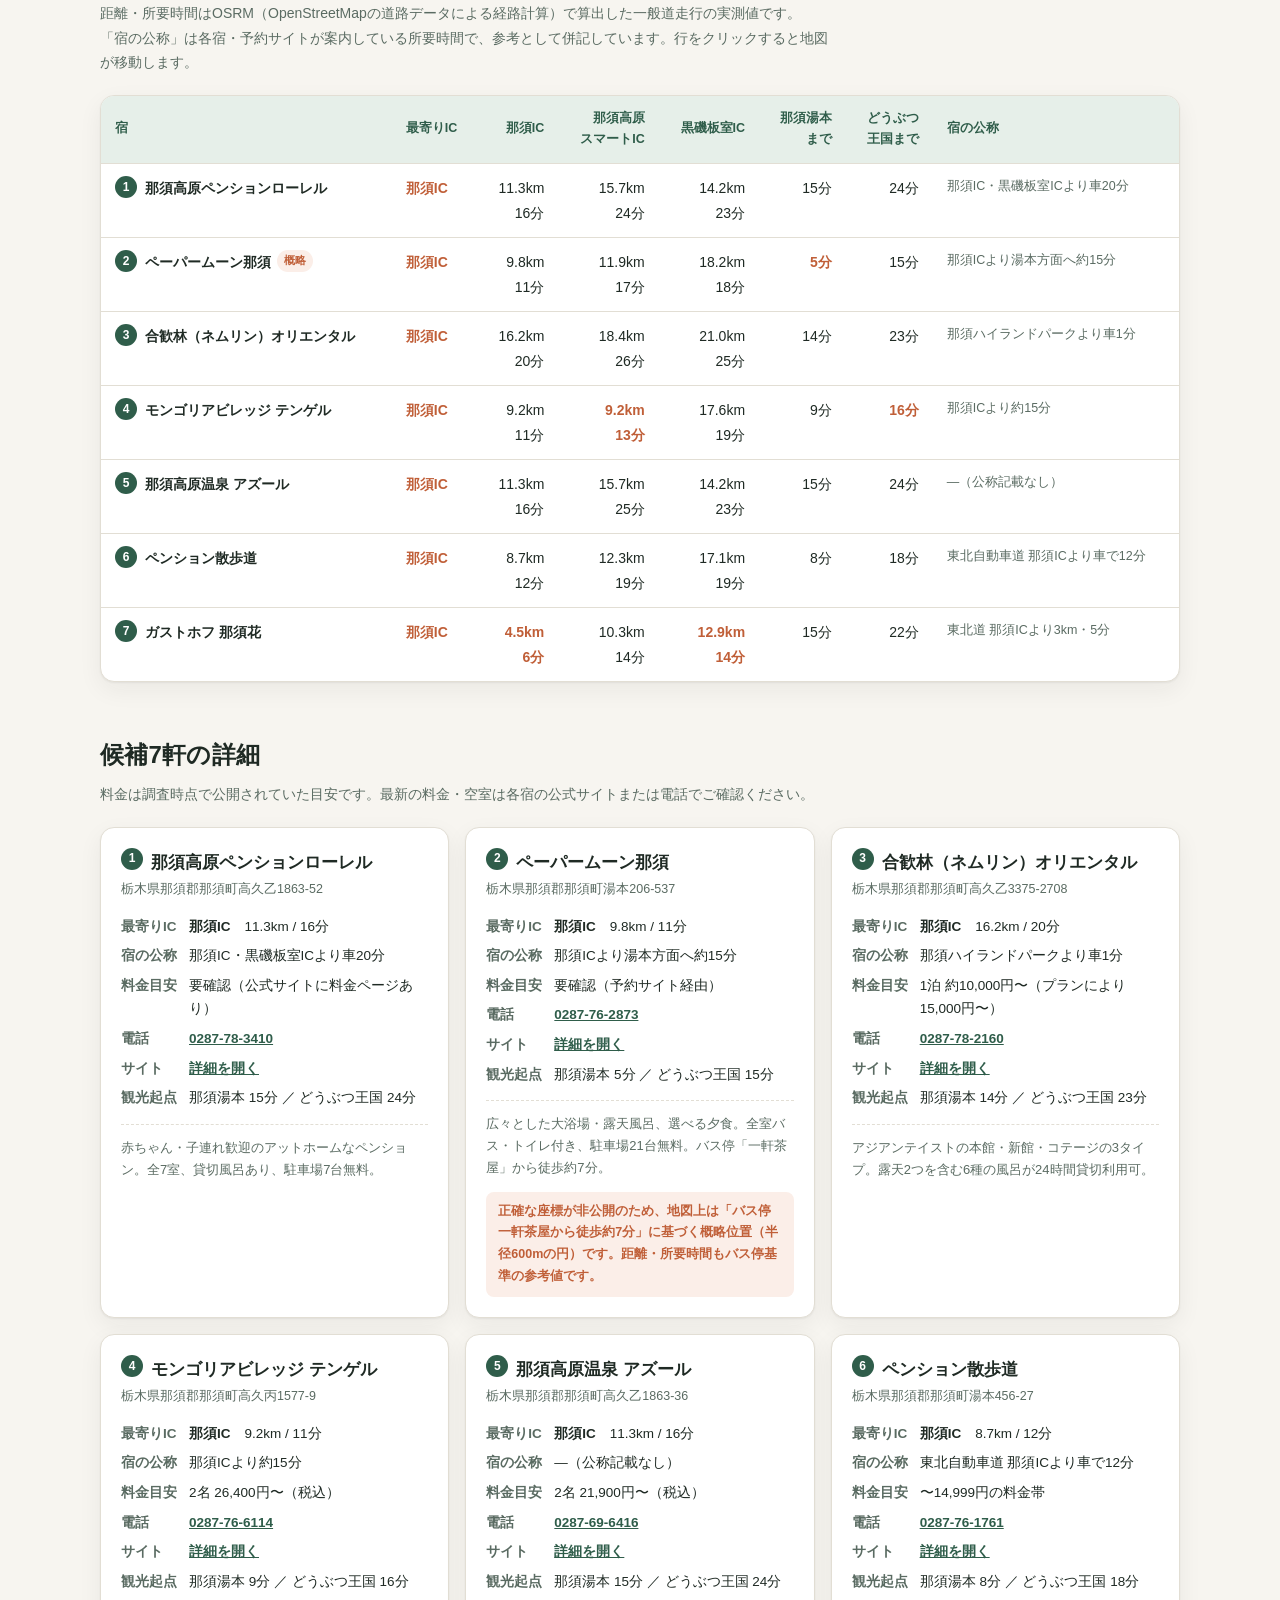
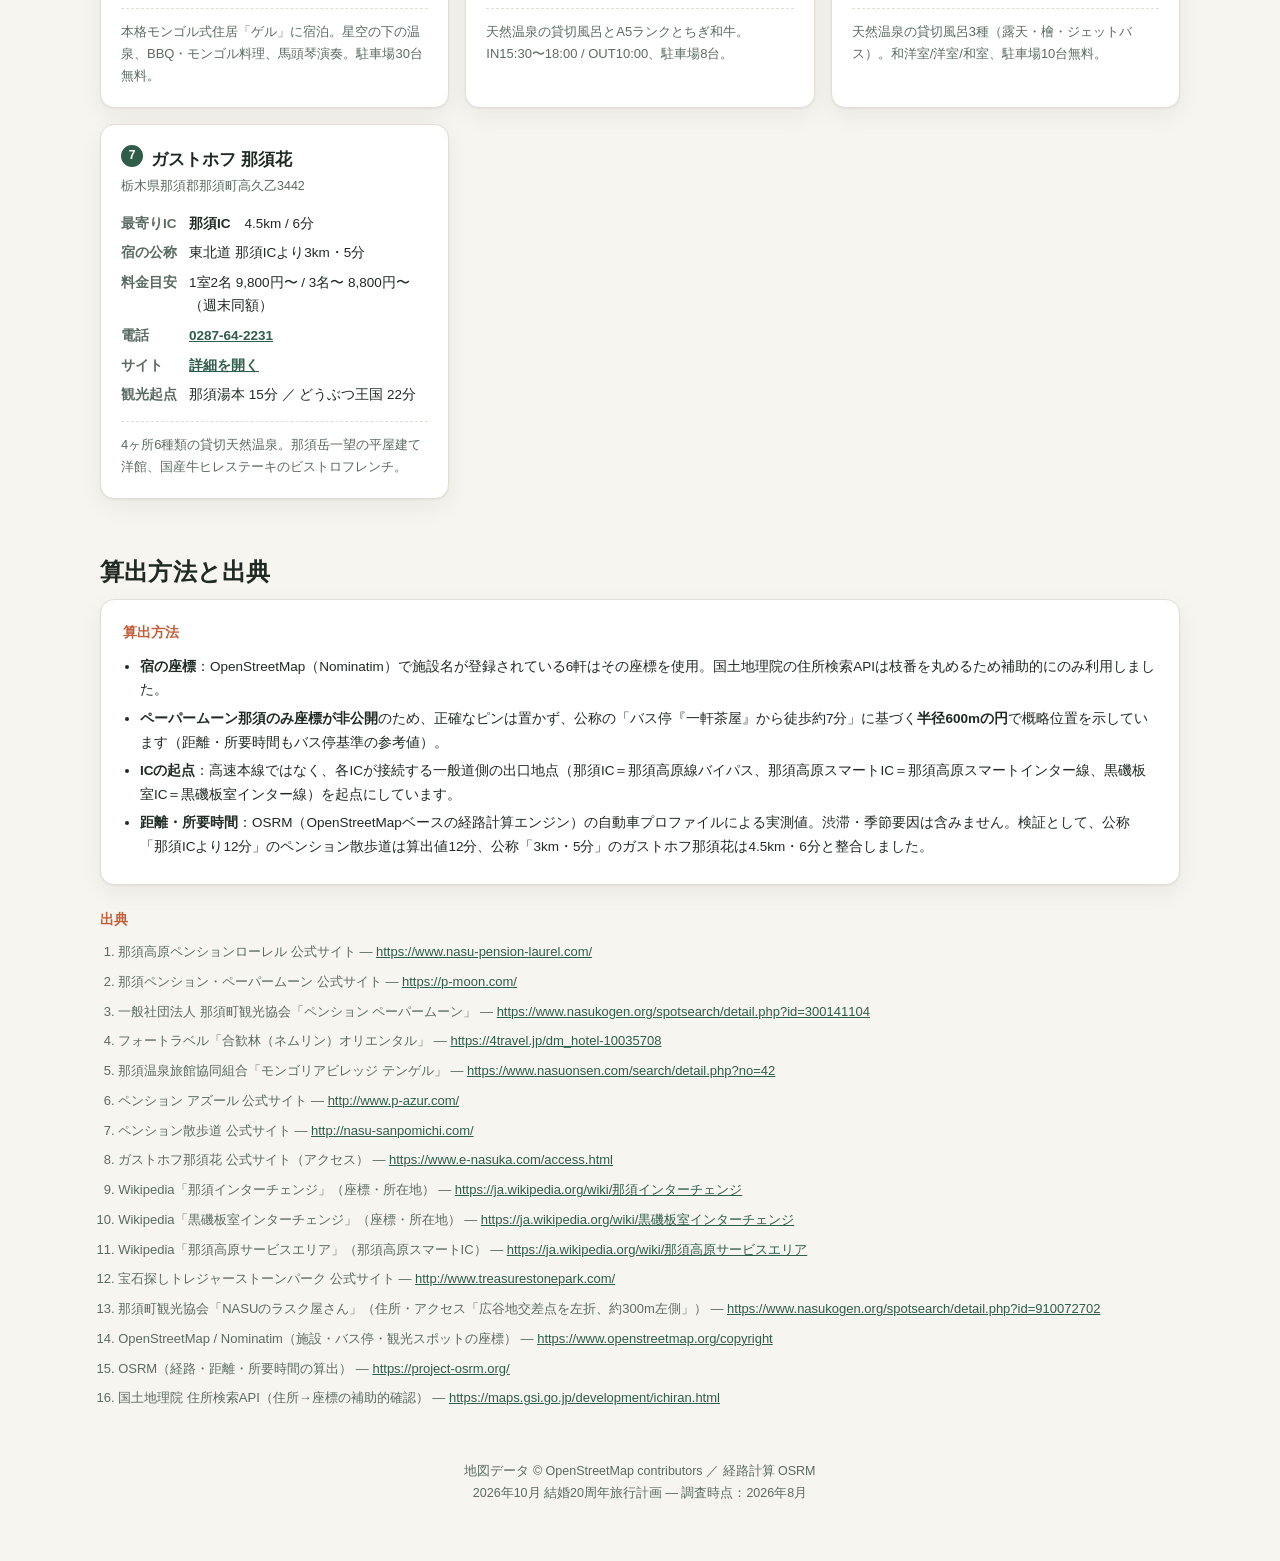
==== commit c3b1fc2b: "観光スポットにNASUのラスク屋さん（本店）を追加 那須町高久乙586-905。座標はOSMの施設ノードを採用し、那須町観光協会の アクセス案内「広谷地交差点を左折、約300m左側」と照合して確定した" ====
--- a/2026年10月結婚20周年旅行計画/index.html
+++ b/2026年10月結婚20周年旅行計画/index.html
@@ -293,6 +293,7 @@
         <li>Wikipedia「黒磯板室インターチェンジ」（座標・所在地） — <a href="https://ja.wikipedia.org/wiki/黒磯板室インターチェンジ" target="_blank" rel="noopener">https://ja.wikipedia.org/wiki/黒磯板室インターチェンジ</a></li>
         <li>Wikipedia「那須高原サービスエリア」（那須高原スマートIC） — <a href="https://ja.wikipedia.org/wiki/那須高原サービスエリア" target="_blank" rel="noopener">https://ja.wikipedia.org/wiki/那須高原サービスエリア</a></li>
         <li>宝石探しトレジャーストーンパーク 公式サイト — <a href="http://www.treasurestonepark.com/" target="_blank" rel="noopener">http://www.treasurestonepark.com/</a></li>
+        <li>那須町観光協会「NASUのラスク屋さん」（住所・アクセス「広谷地交差点を左折、約300m左側」） — <a href="https://www.nasukogen.org/spotsearch/detail.php?id=910072702" target="_blank" rel="noopener">https://www.nasukogen.org/spotsearch/detail.php?id=910072702</a></li>
         <li>OpenStreetMap / Nominatim（施設・バス停・観光スポットの座標） — <a href="https://www.openstreetmap.org/copyright" target="_blank" rel="noopener">https://www.openstreetmap.org/copyright</a></li>
         <li>OSRM（経路・距離・所要時間の算出） — <a href="https://project-osrm.org/" target="_blank" rel="noopener">https://project-osrm.org/</a></li>
         <li>国土地理院 住所検索API（住所→座標の補助的確認） — <a href="https://maps.gsi.go.jp/development/ichiran.html" target="_blank" rel="noopener">https://maps.gsi.go.jp/development/ichiran.html</a></li>
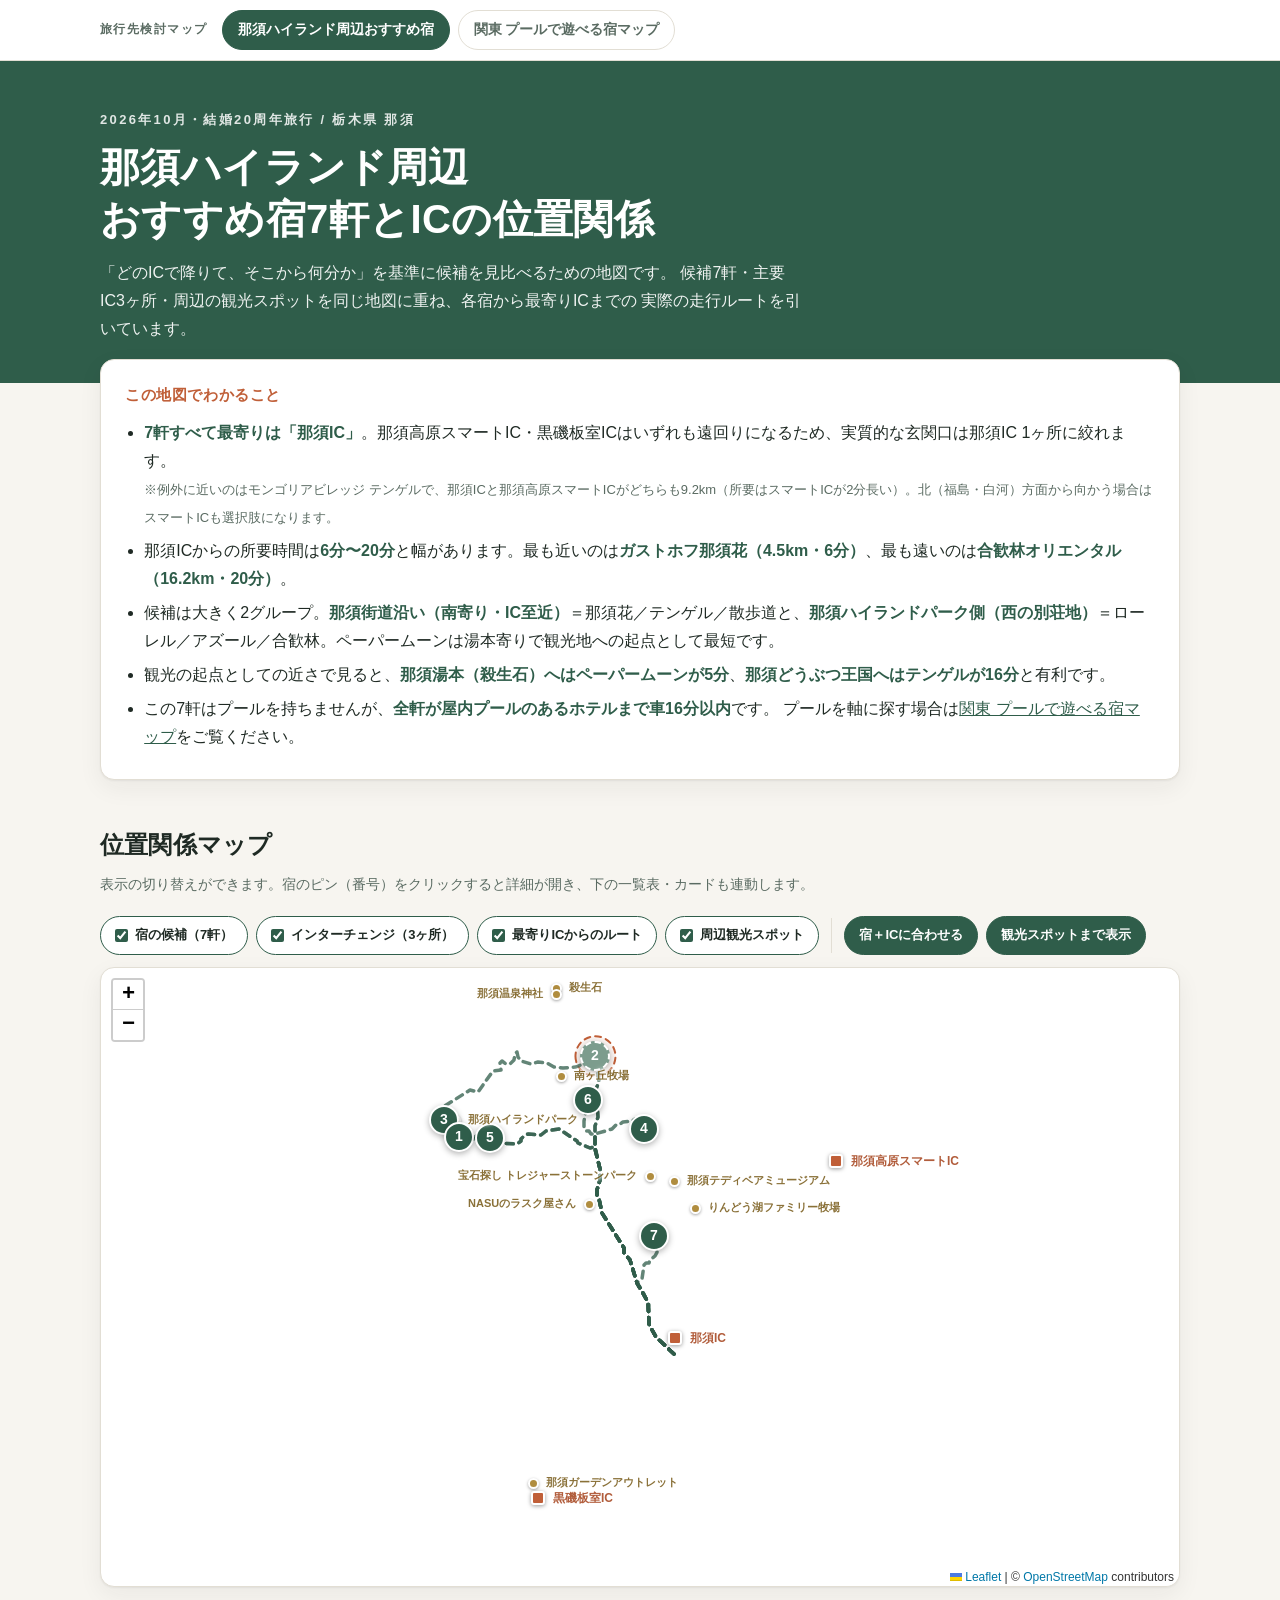
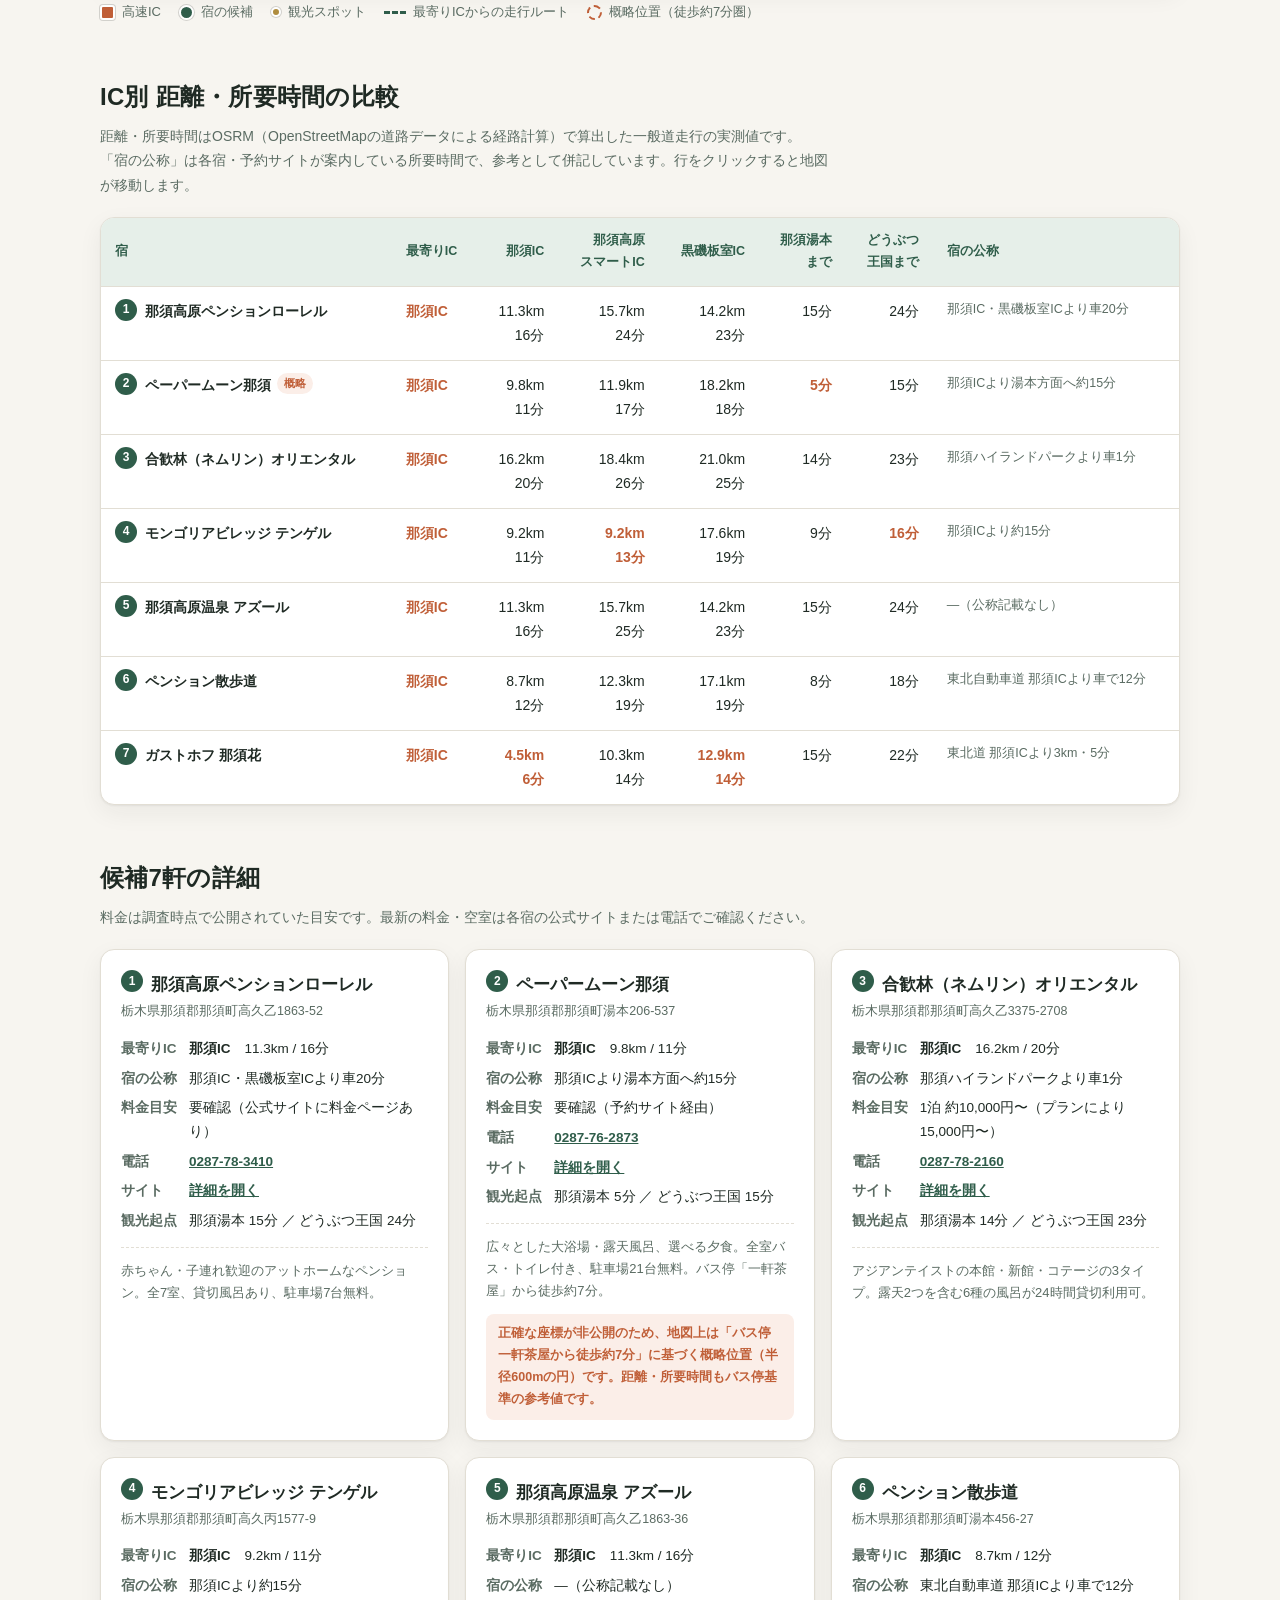
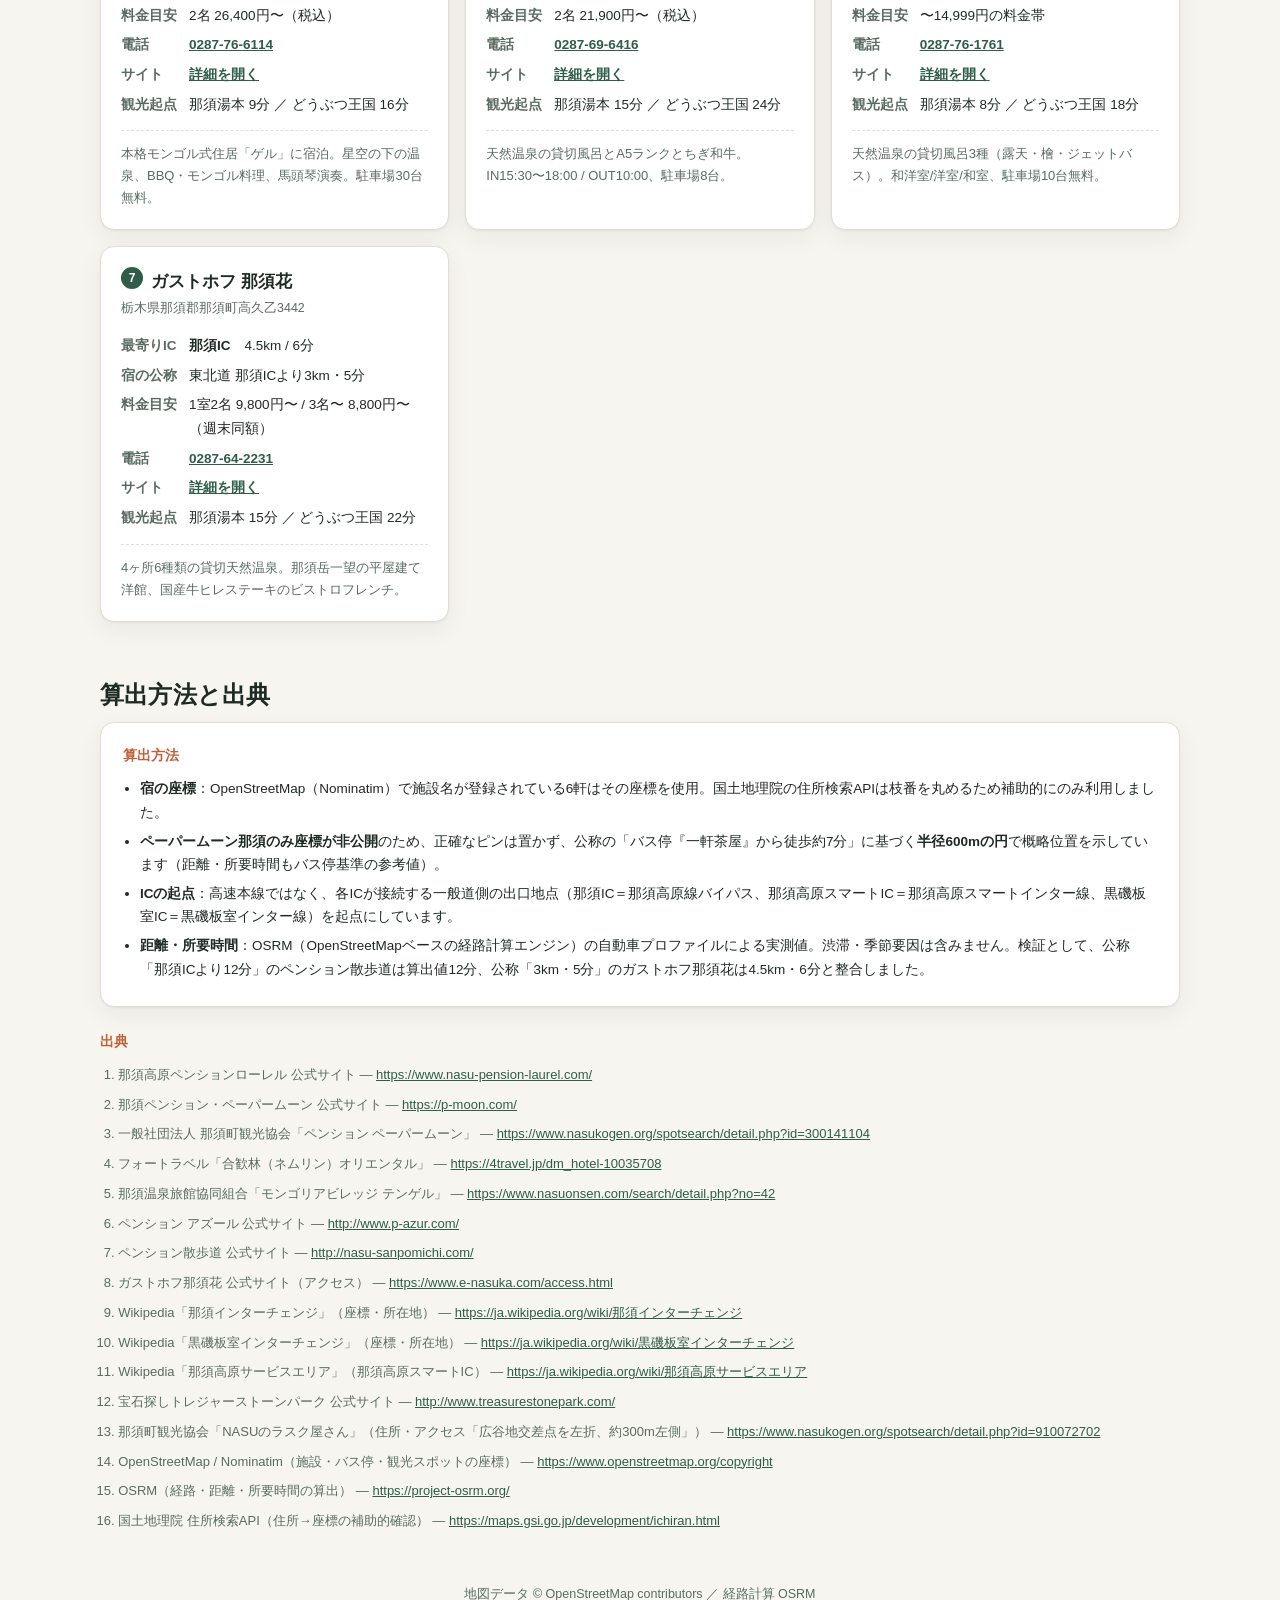
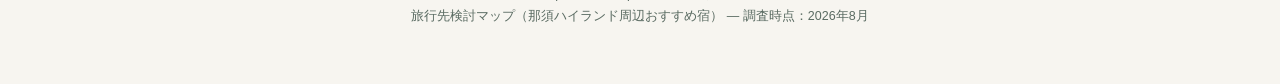
==== commit c5404e2b: "プールで遊べる宿マップを追加し、2マップのタブ構成に再編 これまでの那須マップを「那須ハイランド周辺おすすめ宿」として位置づけ直し、 上部タブで切り替えられる pool.html「関東 プールで遊べる" ====
--- a/2026年10月結婚20周年旅行計画/index.html
+++ b/2026年10月結婚20周年旅行計画/index.html
@@ -3,187 +3,25 @@
 <head>
 <meta charset="UTF-8">
 <meta name="viewport" content="width=device-width, initial-scale=1">
-<title>那須の宿 候補マップ｜2026年10月 結婚20周年旅行</title>
+<title>那須ハイランド周辺おすすめ宿｜旅行先検討マップ</title>
 <meta name="description" content="2026年10月の結婚20周年旅行に向けた、栃木県那須のペンション候補7軒と最寄り高速インターチェンジの位置関係マップ。">
 <link rel="stylesheet" href="vendor/leaflet/leaflet.css">
-<style>
-  :root{
-    --bg:#f7f5f0; --panel:#ffffff; --ink:#1f2a24; --ink-soft:#5a6b62; --line:#e2ded4;
-    --forest:#2f5d4a; --forest-soft:#e6efe9; --terra:#c05f38; --terra-soft:#fbeee8;
-    --gold:#b08d3f; --shadow:0 1px 2px rgba(31,42,36,.06),0 8px 24px rgba(31,42,36,.06);
-    --radius:14px;
-  }
-  @media (prefers-color-scheme: dark){
-    :root{
-      --bg:#14181a; --panel:#1c2225; --ink:#e8ece9; --ink-soft:#9fb0a8; --line:#2c3438;
-      --forest:#7fbfa2; --forest-soft:#1f2f28; --terra:#e59470; --terra-soft:#32241e;
-      --gold:#d0ab5e; --shadow:0 1px 2px rgba(0,0,0,.3),0 8px 24px rgba(0,0,0,.35);
-    }
-  }
-  *{box-sizing:border-box}
-  html{scroll-behavior:smooth}
-  body{
-    margin:0; background:var(--bg); color:var(--ink);
-    font-family:-apple-system,BlinkMacSystemFont,"Hiragino Kaku Gothic ProN","Hiragino Sans","Noto Sans JP","Yu Gothic",sans-serif;
-    line-height:1.75; -webkit-text-size-adjust:100%;
-  }
-  .wrap{max-width:1120px;margin:0 auto;padding:0 20px}
-
-  /* ---------- header ---------- */
-  header{background:var(--forest);color:#fff;padding:48px 0 40px}
-  @media (prefers-color-scheme: dark){header{background:#1a2b23}}
-  header .eyebrow{
-    font-size:13px;letter-spacing:.18em;text-transform:none;opacity:.85;margin:0 0 10px;
-    font-weight:600;
-  }
-  header h1{margin:0;font-size:clamp(26px,4.6vw,40px);line-height:1.3;font-weight:800;letter-spacing:.01em}
-  header p.lead{margin:14px 0 0;max-width:44em;font-size:clamp(14px,1.7vw,16px);opacity:.92}
-
-  /* ---------- summary ---------- */
-  .summary{margin:-24px auto 0;position:relative;z-index:2}
-  .summary-inner{
-    background:var(--panel);border:1px solid var(--line);border-radius:var(--radius);
-    box-shadow:var(--shadow);padding:22px 24px;
-  }
-  .summary h2{margin:0 0 10px;font-size:15px;color:var(--terra);letter-spacing:.04em}
-  .summary ul{margin:0;padding-left:1.2em}
-  .summary li{margin:6px 0}
-  .summary strong{color:var(--forest);font-weight:700}
-
-  /* ---------- sections ---------- */
-  section{padding:44px 0 8px}
-  h2.sec{font-size:clamp(19px,2.6vw,24px);margin:0 0 6px;letter-spacing:.01em}
-  .sec-note{margin:0 0 20px;color:var(--ink-soft);font-size:14px;max-width:52em}
-
-  /* ---------- map ---------- */
-  #map{
-    height:min(70vh,620px);border-radius:var(--radius);border:1px solid var(--line);
-    box-shadow:var(--shadow);background:var(--panel);
-  }
-  .map-toolbar{display:flex;flex-wrap:wrap;gap:8px;margin:0 0 12px}
-  .toggle{
-    display:inline-flex;align-items:center;gap:7px;cursor:pointer;user-select:none;
-    background:var(--panel);border:1px solid var(--line);border-radius:999px;
-    padding:7px 14px;font-size:13px;font-weight:600;color:var(--ink-soft);
-    transition:border-color .15s, color .15s;
-  }
-  .toggle:hover{border-color:var(--forest)}
-  .toggle input{accent-color:var(--forest);margin:0}
-  .toggle.on{color:var(--ink);border-color:var(--forest)}
-  .tb-sep{width:1px;background:var(--line);margin:2px 4px}
-  .btn{
-    font:inherit;font-size:13px;font-weight:600;cursor:pointer;
-    background:var(--forest);color:#fff;border:1px solid var(--forest);
-    border-radius:999px;padding:7px 14px;transition:opacity .15s;
-  }
-  @media (prefers-color-scheme: dark){.btn{color:#12211b}}
-  .btn:hover{opacity:.85}
-  .legend{
-    display:flex;flex-wrap:wrap;gap:18px;margin:14px 0 0;font-size:13px;color:var(--ink-soft);
-  }
-  .legend span{display:inline-flex;align-items:center;gap:7px}
-  .swatch{width:15px;height:15px;border-radius:50%;display:inline-block;border:2px solid #fff;box-shadow:0 0 0 1px rgba(0,0,0,.15)}
-  .swatch.ic{background:var(--terra);border-radius:3px}
-  .swatch.stay{background:var(--forest)}
-  .swatch.spot{background:var(--gold);width:10px;height:10px}
-  .swatch.line{width:22px;height:0;border-radius:0;border:0;border-top:3px dashed var(--forest);box-shadow:none}
-  .swatch.circle{background:transparent;border:2px dashed var(--terra);box-shadow:none}
-
-  /* markers */
-  .pin{
-    display:flex;align-items:center;justify-content:center;font-weight:800;color:#fff;
-    border-radius:50%;border:2.5px solid #fff;box-shadow:0 2px 6px rgba(0,0,0,.3);
-    font-size:14px;background:var(--forest);
-  }
-  .pin.approx{background:#7c9c8d;border-style:dashed}
-  .pin.active{outline:3px solid var(--gold);outline-offset:2px}
-  .dot-ic{
-    width:14px;height:14px;border-radius:3px;background:#c05f38;
-    border:2.5px solid #fff;box-shadow:0 1px 4px rgba(0,0,0,.4);
-  }
-  .dot-spot{
-    width:11px;height:11px;border-radius:50%;background:#b08d3f;
-    border:2px solid #fff;box-shadow:0 1px 3px rgba(0,0,0,.35);
-  }
-  /* 地図上の常時ラベル（Leafletのツールチップ既定枠は使わず、文字だけを置く） */
-  .leaflet-tooltip.tip-ic,.leaflet-tooltip.tip-spot{
-    background:none;border:0;box-shadow:none;padding:0;white-space:nowrap;
-    font-weight:800;text-shadow:0 0 3px #fff,0 0 3px #fff,0 0 4px #fff,0 0 6px #fff;
-  }
-  .leaflet-tooltip.tip-ic{color:#a94b26;font-size:12px}
-  .leaflet-tooltip.tip-spot{color:#7d6122;font-size:11px;font-weight:700}
-  .leaflet-tooltip.tip-ic:before,.leaflet-tooltip.tip-spot:before{display:none}
-  .leaflet-popup-content{margin:12px 14px;font-size:13.5px;line-height:1.65}
-  .leaflet-popup-content b{font-size:14.5px}
-  .pop-meta{color:#5a6b62;font-size:12.5px}
-
-  /* ---------- table ---------- */
-  .table-scroll{overflow-x:auto;border:1px solid var(--line);border-radius:var(--radius);box-shadow:var(--shadow);background:var(--panel)}
-  table{border-collapse:collapse;width:100%;min-width:760px;font-size:14px}
-  thead th{
-    background:var(--forest-soft);color:var(--forest);font-weight:700;font-size:12.5px;
-    text-align:left;padding:12px 14px;white-space:nowrap;border-bottom:1px solid var(--line);
-  }
-  thead th.num{text-align:right}
-  tbody td{padding:12px 14px;border-bottom:1px solid var(--line);vertical-align:top}
-  tbody td.num{text-align:right;font-variant-numeric:tabular-nums;white-space:nowrap}
-  tbody tr{cursor:pointer;transition:background .12s}
-  tbody tr:hover{background:var(--forest-soft)}
-  tbody tr.active{background:var(--forest-soft);box-shadow:inset 3px 0 0 var(--gold)}
-  tbody tr:last-child td{border-bottom:0}
-  .rank{
-    display:inline-flex;width:22px;height:22px;border-radius:50%;background:var(--forest);color:#fff;
-    align-items:center;justify-content:center;font-size:12px;font-weight:800;margin-right:8px;flex:none;
-  }
-  .name-cell{display:flex;align-items:flex-start;min-width:15em}
-  .name-cell b{font-weight:700}
-  .best{color:var(--terra);font-weight:700}
-  .tag{
-    display:inline-block;font-size:11px;font-weight:700;padding:1px 7px;border-radius:999px;
-    background:var(--terra-soft);color:var(--terra);margin-left:6px;vertical-align:2px;
-  }
-
-  /* ---------- cards ---------- */
-  .cards{display:grid;gap:16px;grid-template-columns:repeat(auto-fill,minmax(320px,1fr));margin-top:4px}
-  .card{
-    background:var(--panel);border:1px solid var(--line);border-radius:var(--radius);
-    box-shadow:var(--shadow);padding:20px;scroll-margin-top:20px;
-  }
-  .card.active{border-color:var(--gold);box-shadow:0 0 0 2px var(--gold),var(--shadow)}
-  .card h3{margin:0 0 2px;font-size:16.5px;display:flex;align-items:flex-start;gap:0}
-  .card .addr{margin:0 0 14px;font-size:12.5px;color:var(--ink-soft)}
-  .card dl{margin:0;display:grid;grid-template-columns:auto 1fr;gap:6px 12px;font-size:13.5px}
-  .card dt{color:var(--ink-soft);font-weight:600;white-space:nowrap}
-  .card dd{margin:0}
-  .card .feat{margin:14px 0 0;font-size:13px;color:var(--ink-soft);line-height:1.7;border-top:1px dashed var(--line);padding-top:12px}
-  .card a{color:var(--forest);font-weight:600}
-  .warn{
-    margin:12px 0 0;font-size:12.5px;background:var(--terra-soft);color:var(--terra);
-    border-radius:8px;padding:9px 12px;font-weight:600;
-  }
-
-  /* ---------- sources ---------- */
-  .sources{font-size:13px;color:var(--ink-soft)}
-  .sources ol{padding-left:1.4em;margin:0}
-  .sources li{margin:7px 0;word-break:break-word}
-  .sources a{color:var(--forest)}
-  .method{
-    background:var(--panel);border:1px solid var(--line);border-radius:var(--radius);
-    padding:20px 22px;box-shadow:var(--shadow);margin-bottom:22px;font-size:13.5px;
-  }
-  .method h3{margin:0 0 10px;font-size:14px;color:var(--terra)}
-  .method ul{margin:0;padding-left:1.25em}
-  .method li{margin:5px 0}
-  footer{padding:36px 0 56px;color:var(--ink-soft);font-size:12.5px;text-align:center}
-  a{color:var(--forest)}
-</style>
+<link rel="stylesheet" href="assets/style.css">
 </head>
 <body>
 
+<nav class="tabs" aria-label="マップの切り替え">
+  <div class="wrap tabs-inner">
+    <span class="tabs-brand">旅行先検討マップ</span>
+    <a href="index.html" class="tab is-active" aria-current="page">那須ハイランド周辺おすすめ宿</a>
+    <a href="pool.html" class="tab">関東 プールで遊べる宿マップ</a>
+  </div>
+</nav>
+
 <header>
   <div class="wrap">
     <p class="eyebrow">2026年10月・結婚20周年旅行 / 栃木県 那須</p>
-    <h1>那須の宿 候補7軒と<br>高速インターチェンジの位置関係</h1>
+    <h1>那須ハイランド周辺<br>おすすめ宿7軒とICの位置関係</h1>
     <p class="lead">
       「どのICで降りて、そこから何分か」を基準に候補を見比べるための地図です。
       候補7軒・主要IC3ヶ所・周辺の観光スポットを同じ地図に重ね、各宿から最寄りICまでの
@@ -201,6 +39,8 @@
       <li>那須ICからの所要時間は<strong>6分〜20分</strong>と幅があります。最も近いのは<strong>ガストホフ那須花（4.5km・6分）</strong>、最も遠いのは<strong>合歓林オリエンタル（16.2km・20分）</strong>。</li>
       <li>候補は大きく2グループ。<strong>那須街道沿い（南寄り・IC至近）</strong>＝那須花／テンゲル／散歩道と、<strong>那須ハイランドパーク側（西の別荘地）</strong>＝ローレル／アズール／合歓林。ペーパームーンは湯本寄りで観光地への起点として最短です。</li>
       <li>観光の起点としての近さで見ると、<strong>那須湯本（殺生石）へはペーパームーンが5分</strong>、<strong>那須どうぶつ王国へはテンゲルが16分</strong>と有利です。</li>
+      <li>この7軒はプールを持ちませんが、<strong>全軒が屋内プールのあるホテルまで車16分以内</strong>です。
+        プールを軸に探す場合は<a href="pool.html">関東 プールで遊べる宿マップ</a>をご覧ください。</li>
     </ul>
   </div>
 </div>
@@ -305,7 +145,7 @@
 <footer>
   <div class="wrap">
     地図データ © OpenStreetMap contributors ／ 経路計算 OSRM<br>
-    2026年10月 結婚20周年旅行計画 — 調査時点：2026年8月
+    旅行先検討マップ（那須ハイランド周辺おすすめ宿） — 調査時点：2026年8月
   </div>
 </footer>
 
--- a/2026年10月結婚20周年旅行計画/assets/style.css
+++ b/2026年10月結婚20周年旅行計画/assets/style.css
@@ -0,0 +1,278 @@
+/* 旅行先検討マップ 共通スタイル */
+  :root{
+    --bg:#f7f5f0; --panel:#ffffff; --ink:#1f2a24; --ink-soft:#5a6b62; --line:#e2ded4;
+    --forest:#2f5d4a; --forest-soft:#e6efe9; --terra:#c05f38; --terra-soft:#fbeee8;
+    --gold:#b08d3f; --shadow:0 1px 2px rgba(31,42,36,.06),0 8px 24px rgba(31,42,36,.06);
+    --radius:14px;
+  }
+  @media (prefers-color-scheme: dark){
+    :root{
+      --bg:#14181a; --panel:#1c2225; --ink:#e8ece9; --ink-soft:#9fb0a8; --line:#2c3438;
+      --forest:#7fbfa2; --forest-soft:#1f2f28; --terra:#e59470; --terra-soft:#32241e;
+      --gold:#d0ab5e; --shadow:0 1px 2px rgba(0,0,0,.3),0 8px 24px rgba(0,0,0,.35);
+    }
+  }
+  *{box-sizing:border-box}
+  html{scroll-behavior:smooth}
+  body{
+    margin:0; background:var(--bg); color:var(--ink);
+    font-family:-apple-system,BlinkMacSystemFont,"Hiragino Kaku Gothic ProN","Hiragino Sans","Noto Sans JP","Yu Gothic",sans-serif;
+    line-height:1.75; -webkit-text-size-adjust:100%;
+  }
+  .wrap{max-width:1120px;margin:0 auto;padding:0 20px}
+
+  /* ---------- header ---------- */
+  header{background:var(--forest);color:#fff;padding:48px 0 40px}
+  @media (prefers-color-scheme: dark){header{background:#1a2b23}}
+  header .eyebrow{
+    font-size:13px;letter-spacing:.18em;text-transform:none;opacity:.85;margin:0 0 10px;
+    font-weight:600;
+  }
+  header h1{margin:0;font-size:clamp(26px,4.6vw,40px);line-height:1.3;font-weight:800;letter-spacing:.01em}
+  header p.lead{margin:14px 0 0;max-width:44em;font-size:clamp(14px,1.7vw,16px);opacity:.92}
+
+  /* ---------- summary ---------- */
+  .summary{margin:-24px auto 0;position:relative;z-index:2}
+  .summary-inner{
+    background:var(--panel);border:1px solid var(--line);border-radius:var(--radius);
+    box-shadow:var(--shadow);padding:22px 24px;
+  }
+  .summary h2{margin:0 0 10px;font-size:15px;color:var(--terra);letter-spacing:.04em}
+  .summary ul{margin:0;padding-left:1.2em}
+  .summary li{margin:6px 0}
+  .summary strong{color:var(--forest);font-weight:700}
+
+  /* ---------- sections ---------- */
+  section{padding:44px 0 8px}
+  h2.sec{font-size:clamp(19px,2.6vw,24px);margin:0 0 6px;letter-spacing:.01em}
+  .sec-note{margin:0 0 20px;color:var(--ink-soft);font-size:14px;max-width:52em}
+
+  /* ---------- map ---------- */
+  #map{
+    height:min(70vh,620px);border-radius:var(--radius);border:1px solid var(--line);
+    box-shadow:var(--shadow);background:var(--panel);
+  }
+  .map-toolbar{display:flex;flex-wrap:wrap;gap:8px;margin:0 0 12px}
+  .toggle{
+    display:inline-flex;align-items:center;gap:7px;cursor:pointer;user-select:none;
+    background:var(--panel);border:1px solid var(--line);border-radius:999px;
+    padding:7px 14px;font-size:13px;font-weight:600;color:var(--ink-soft);
+    transition:border-color .15s, color .15s;
+  }
+  .toggle:hover{border-color:var(--forest)}
+  .toggle input{accent-color:var(--forest);margin:0}
+  .toggle.on{color:var(--ink);border-color:var(--forest)}
+  .tb-sep{width:1px;background:var(--line);margin:2px 4px}
+  .btn{
+    font:inherit;font-size:13px;font-weight:600;cursor:pointer;
+    background:var(--forest);color:#fff;border:1px solid var(--forest);
+    border-radius:999px;padding:7px 14px;transition:opacity .15s;
+  }
+  @media (prefers-color-scheme: dark){.btn{color:#12211b}}
+  .btn:hover{opacity:.85}
+  .legend{
+    display:flex;flex-wrap:wrap;gap:18px;margin:14px 0 0;font-size:13px;color:var(--ink-soft);
+  }
+  .legend span{display:inline-flex;align-items:center;gap:7px}
+  .swatch{width:15px;height:15px;border-radius:50%;display:inline-block;border:2px solid #fff;box-shadow:0 0 0 1px rgba(0,0,0,.15)}
+  .swatch.ic{background:var(--terra);border-radius:3px}
+  .swatch.stay{background:var(--forest)}
+  .swatch.spot{background:var(--gold);width:10px;height:10px}
+  .swatch.line{width:22px;height:0;border-radius:0;border:0;border-top:3px dashed var(--forest);box-shadow:none}
+  .swatch.circle{background:transparent;border:2px dashed var(--terra);box-shadow:none}
+
+  /* markers */
+  .pin{
+    display:flex;align-items:center;justify-content:center;font-weight:800;color:#fff;
+    border-radius:50%;border:2.5px solid #fff;box-shadow:0 2px 6px rgba(0,0,0,.3);
+    font-size:14px;background:var(--forest);
+  }
+  .pin.approx{background:#7c9c8d;border-style:dashed}
+  .pin.active{outline:3px solid var(--gold);outline-offset:2px}
+  .dot-ic{
+    width:14px;height:14px;border-radius:3px;background:#c05f38;
+    border:2.5px solid #fff;box-shadow:0 1px 4px rgba(0,0,0,.4);
+  }
+  .dot-spot{
+    width:11px;height:11px;border-radius:50%;background:#b08d3f;
+    border:2px solid #fff;box-shadow:0 1px 3px rgba(0,0,0,.35);
+  }
+  /* 地図上の常時ラベル（Leafletのツールチップ既定枠は使わず、文字だけを置く） */
+  .leaflet-tooltip.tip-ic,.leaflet-tooltip.tip-spot{
+    background:none;border:0;box-shadow:none;padding:0;white-space:nowrap;
+    font-weight:800;text-shadow:0 0 3px #fff,0 0 3px #fff,0 0 4px #fff,0 0 6px #fff;
+  }
+  .leaflet-tooltip.tip-ic{color:#a94b26;font-size:12px}
+  .leaflet-tooltip.tip-spot{color:#7d6122;font-size:11px;font-weight:700}
+  .leaflet-tooltip.tip-ic:before,.leaflet-tooltip.tip-spot:before{display:none}
+  .leaflet-popup-content{margin:12px 14px;font-size:13.5px;line-height:1.65}
+  .leaflet-popup-content b{font-size:14.5px}
+  .pop-meta{color:#5a6b62;font-size:12.5px}
+
+  /* ---------- table ---------- */
+  .table-scroll{overflow-x:auto;border:1px solid var(--line);border-radius:var(--radius);box-shadow:var(--shadow);background:var(--panel)}
+  table{border-collapse:collapse;width:100%;min-width:760px;font-size:14px}
+  thead th{
+    background:var(--forest-soft);color:var(--forest);font-weight:700;font-size:12.5px;
+    text-align:left;padding:12px 14px;white-space:nowrap;border-bottom:1px solid var(--line);
+  }
+  thead th.num{text-align:right}
+  tbody td{padding:12px 14px;border-bottom:1px solid var(--line);vertical-align:top}
+  tbody td.num{text-align:right;font-variant-numeric:tabular-nums;white-space:nowrap}
+  tbody tr{cursor:pointer;transition:background .12s}
+  tbody tr:hover{background:var(--forest-soft)}
+  tbody tr.active{background:var(--forest-soft);box-shadow:inset 3px 0 0 var(--gold)}
+  tbody tr:last-child td{border-bottom:0}
+  .rank{
+    display:inline-flex;width:22px;height:22px;border-radius:50%;background:var(--forest);color:#fff;
+    align-items:center;justify-content:center;font-size:12px;font-weight:800;margin-right:8px;flex:none;
+  }
+  .name-cell{display:flex;align-items:flex-start;min-width:15em}
+  .name-cell b{font-weight:700}
+  .best{color:var(--terra);font-weight:700}
+  .tag{
+    display:inline-block;font-size:11px;font-weight:700;padding:1px 7px;border-radius:999px;
+    background:var(--terra-soft);color:var(--terra);margin-left:6px;vertical-align:2px;
+  }
+
+  /* ---------- cards ---------- */
+  .cards{display:grid;gap:16px;grid-template-columns:repeat(auto-fill,minmax(320px,1fr));margin-top:4px}
+  .card{
+    background:var(--panel);border:1px solid var(--line);border-radius:var(--radius);
+    box-shadow:var(--shadow);padding:20px;scroll-margin-top:20px;
+  }
+  .card.active{border-color:var(--gold);box-shadow:0 0 0 2px var(--gold),var(--shadow)}
+  .card h3{margin:0 0 2px;font-size:16.5px;display:flex;align-items:flex-start;gap:0}
+  .card .addr{margin:0 0 14px;font-size:12.5px;color:var(--ink-soft)}
+  .card dl{margin:0;display:grid;grid-template-columns:auto 1fr;gap:6px 12px;font-size:13.5px}
+  .card dt{color:var(--ink-soft);font-weight:600;white-space:nowrap}
+  .card dd{margin:0}
+  .card .feat{margin:14px 0 0;font-size:13px;color:var(--ink-soft);line-height:1.7;border-top:1px dashed var(--line);padding-top:12px}
+  .card a{color:var(--forest);font-weight:600}
+  .warn{
+    margin:12px 0 0;font-size:12.5px;background:var(--terra-soft);color:var(--terra);
+    border-radius:8px;padding:9px 12px;font-weight:600;
+  }
+
+  /* ---------- sources ---------- */
+  .sources{font-size:13px;color:var(--ink-soft)}
+  .sources ol{padding-left:1.4em;margin:0}
+  .sources li{margin:7px 0;word-break:break-word}
+  .sources a{color:var(--forest)}
+  .method{
+    background:var(--panel);border:1px solid var(--line);border-radius:var(--radius);
+    padding:20px 22px;box-shadow:var(--shadow);margin-bottom:22px;font-size:13.5px;
+  }
+  .method h3{margin:0 0 10px;font-size:14px;color:var(--terra)}
+  .method ul{margin:0;padding-left:1.25em}
+  .method li{margin:5px 0}
+  footer{padding:36px 0 56px;color:var(--ink-soft);font-size:12.5px;text-align:center}
+  a{color:var(--forest)}
+
+/* ===================== 以下は2ページ共通の追加分 ===================== */
+
+/* タブナビ */
+.tabs{
+  background:var(--panel);border-bottom:1px solid var(--line);
+  position:sticky;top:0;z-index:900;backdrop-filter:saturate(1.4) blur(6px);
+}
+.tabs-inner{display:flex;align-items:center;gap:8px;flex-wrap:wrap;padding:10px 20px}
+.tabs-brand{
+  font-size:12px;font-weight:800;letter-spacing:.12em;color:var(--ink-soft);
+  margin-right:6px;white-space:nowrap;
+}
+.tab{
+  display:inline-block;font-size:13.5px;font-weight:700;text-decoration:none;
+  color:var(--ink-soft);border:1px solid var(--line);border-radius:999px;
+  padding:7px 15px;transition:border-color .15s,color .15s,background .15s;white-space:nowrap;
+}
+.tab:hover{border-color:var(--forest);color:var(--ink)}
+.tab.is-active{background:var(--forest);border-color:var(--forest);color:#fff}
+@media (prefers-color-scheme: dark){.tab.is-active{color:#12211b}}
+
+/* ヘッダーの色バリエーション（プール側は水色系） */
+.hdr{background:var(--forest);color:#fff;padding:48px 0 40px}
+.hdr .eyebrow{font-size:13px;letter-spacing:.14em;opacity:.85;margin:0 0 10px;font-weight:600}
+.hdr h1{margin:0;font-size:clamp(26px,4.6vw,40px);line-height:1.3;font-weight:800}
+.hdr .lead{margin:14px 0 0;max-width:44em;font-size:clamp(14px,1.7vw,16px);opacity:.94}
+.hdr .lead strong{color:#fff;font-weight:800;text-decoration:underline;text-decoration-thickness:2px;text-underline-offset:3px}
+.hdr--pool{background:#1c5f7a}
+@media (prefers-color-scheme: dark){.hdr--pool{background:#153c4d}}
+
+/* 絞り込みチップ */
+.chip{
+  font:inherit;font-size:13px;font-weight:700;cursor:pointer;
+  background:var(--panel);color:var(--ink-soft);border:1px solid var(--line);
+  border-radius:999px;padding:7px 14px;transition:border-color .15s,color .15s,background .15s;
+}
+.chip:hover{border-color:var(--forest)}
+.chip.is-on{background:var(--forest);border-color:var(--forest);color:#fff}
+@media (prefers-color-scheme: dark){.chip.is-on{color:#12211b}}
+.btn--ghost{background:transparent;color:var(--forest)}
+@media (prefers-color-scheme: dark){.btn--ghost{color:var(--forest)}}
+
+/* 凡例の追加スウォッチ */
+.swatch.origin{background:#d92d20;border-radius:2px;transform:rotate(45deg)}
+.swatch.day{background:#1c5f7a}
+.swatch.line2{width:22px;height:0;border-radius:0;border:0;border-top:3px solid #d92d20;box-shadow:none}
+.legend-note{color:var(--ink-soft);font-size:12px;opacity:.85}
+
+/* 地図マーカー（プール側） */
+.pin-pool{
+  display:flex;align-items:center;justify-content:center;font-weight:800;color:#fff;
+  border-radius:50%;border:2.5px solid #fff;box-shadow:0 2px 6px rgba(0,0,0,.35);
+  font-size:14px;background:#1c5f7a;width:30px;height:30px;
+}
+.pin-pool.is-stay{background:var(--forest)}
+.pin-pool.active{outline:3px solid var(--gold);outline-offset:2px}
+.pin-origin{
+  width:22px;height:22px;background:#d92d20;border:3px solid #fff;border-radius:3px;
+  transform:rotate(45deg);box-shadow:0 2px 6px rgba(0,0,0,.4);
+}
+.leaflet-tooltip.tip-pool{
+  background:none;border:0;box-shadow:none;padding:0;white-space:nowrap;font-weight:800;
+  font-size:11.5px;color:#134b61;text-shadow:0 0 3px #fff,0 0 3px #fff,0 0 5px #fff,0 0 7px #fff;
+}
+.leaflet-tooltip.tip-pool:before{display:none}
+@media (prefers-color-scheme: dark){.leaflet-tooltip.tip-pool{color:#0e3b4d}}
+
+/* バッジ */
+.badge{
+  display:inline-block;font-size:11px;font-weight:800;padding:2px 8px;border-radius:999px;
+  margin-left:6px;vertical-align:2px;white-space:nowrap;
+}
+.badge--year{background:#e3f0f5;color:#14586f}
+.badge--season{background:var(--terra-soft);color:var(--terra)}
+.badge--stay{background:var(--forest-soft);color:var(--forest)}
+.badge--now{background:#eaf5e6;color:#3f7233}
+@media (prefers-color-scheme: dark){
+  .badge--year{background:#173a48;color:#8fd0e6}
+  .badge--now{background:#1f3320;color:#9ed890}
+}
+.card.is-hidden,tbody tr.is-hidden{display:none}
+.card .drive{
+  font-size:22px;font-weight:800;color:var(--forest);line-height:1.1;
+  font-variant-numeric:tabular-nums;
+}
+.card .drive small{font-size:12px;font-weight:600;color:var(--ink-soft);margin-left:4px}
+.ig-row{display:flex;flex-wrap:wrap;gap:8px;margin:12px 0 0}
+.ig-btn{
+  display:inline-flex;align-items:center;gap:6px;font-size:12.5px;font-weight:700;
+  text-decoration:none;border-radius:999px;padding:6px 13px;
+  background:linear-gradient(90deg,#f0a132,#d63a76 55%,#8a3ab9);color:#fff;
+}
+.ig-btn.is-official{background:var(--ink);color:var(--panel)}
+.ig-btn:hover{opacity:.88}
+.crosslink{
+  background:var(--forest-soft);border:1px solid var(--line);border-left:4px solid var(--forest);
+  border-radius:var(--radius);padding:20px 22px;box-shadow:var(--shadow);
+}
+.crosslink h3{margin:0 0 10px;font-size:15.5px;color:var(--forest)}
+.crosslink table{min-width:0;width:auto;font-size:13.5px;margin-top:10px;background:transparent}
+.crosslink thead th{background:transparent;border-bottom:1px solid var(--line)}
+.crosslink tbody tr{cursor:default}
+.crosslink tbody tr:hover{background:transparent}
+
+/* 広域表示ではピン名ラベルを隠す（起点ラベルは常に表示） */
+#map.hide-labels .leaflet-tooltip.tip-pool:not(.tip-origin){display:none}
+.leaflet-tooltip.tip-origin{color:#a11a11;font-size:12px}
